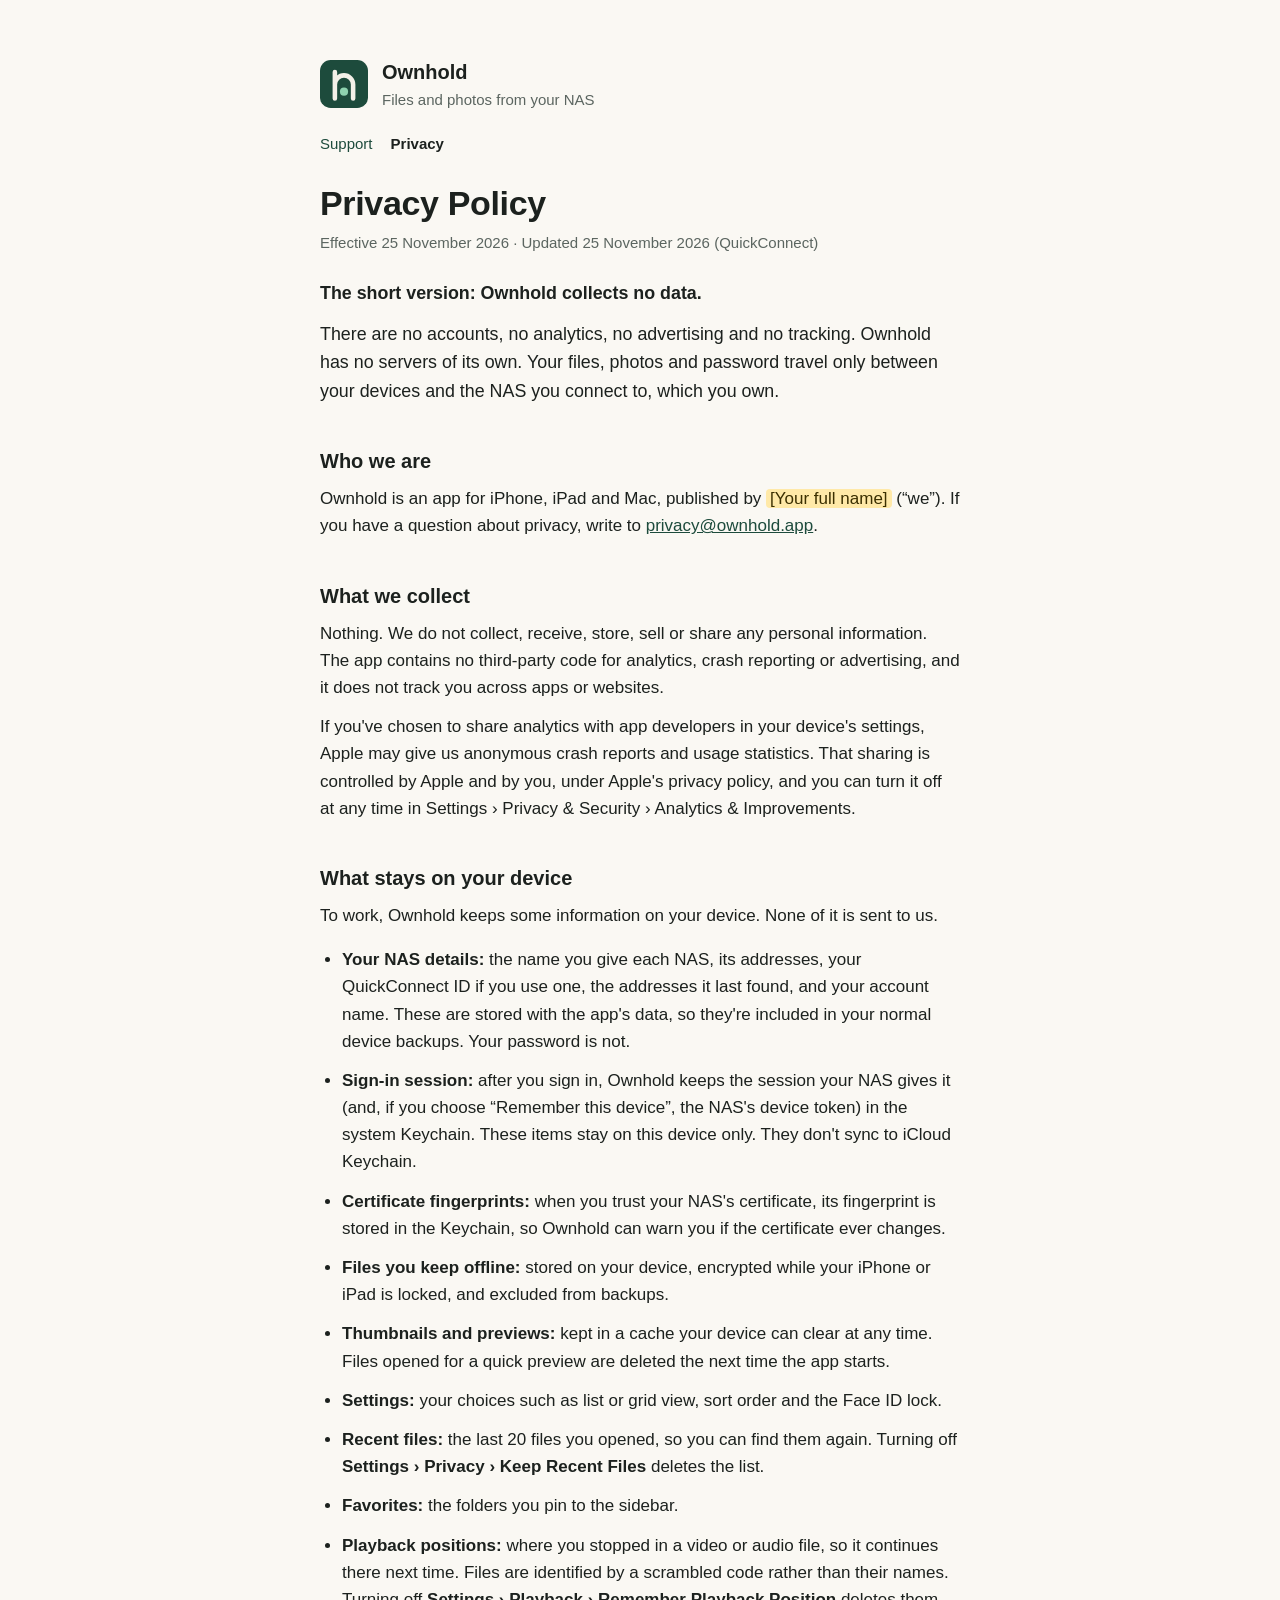
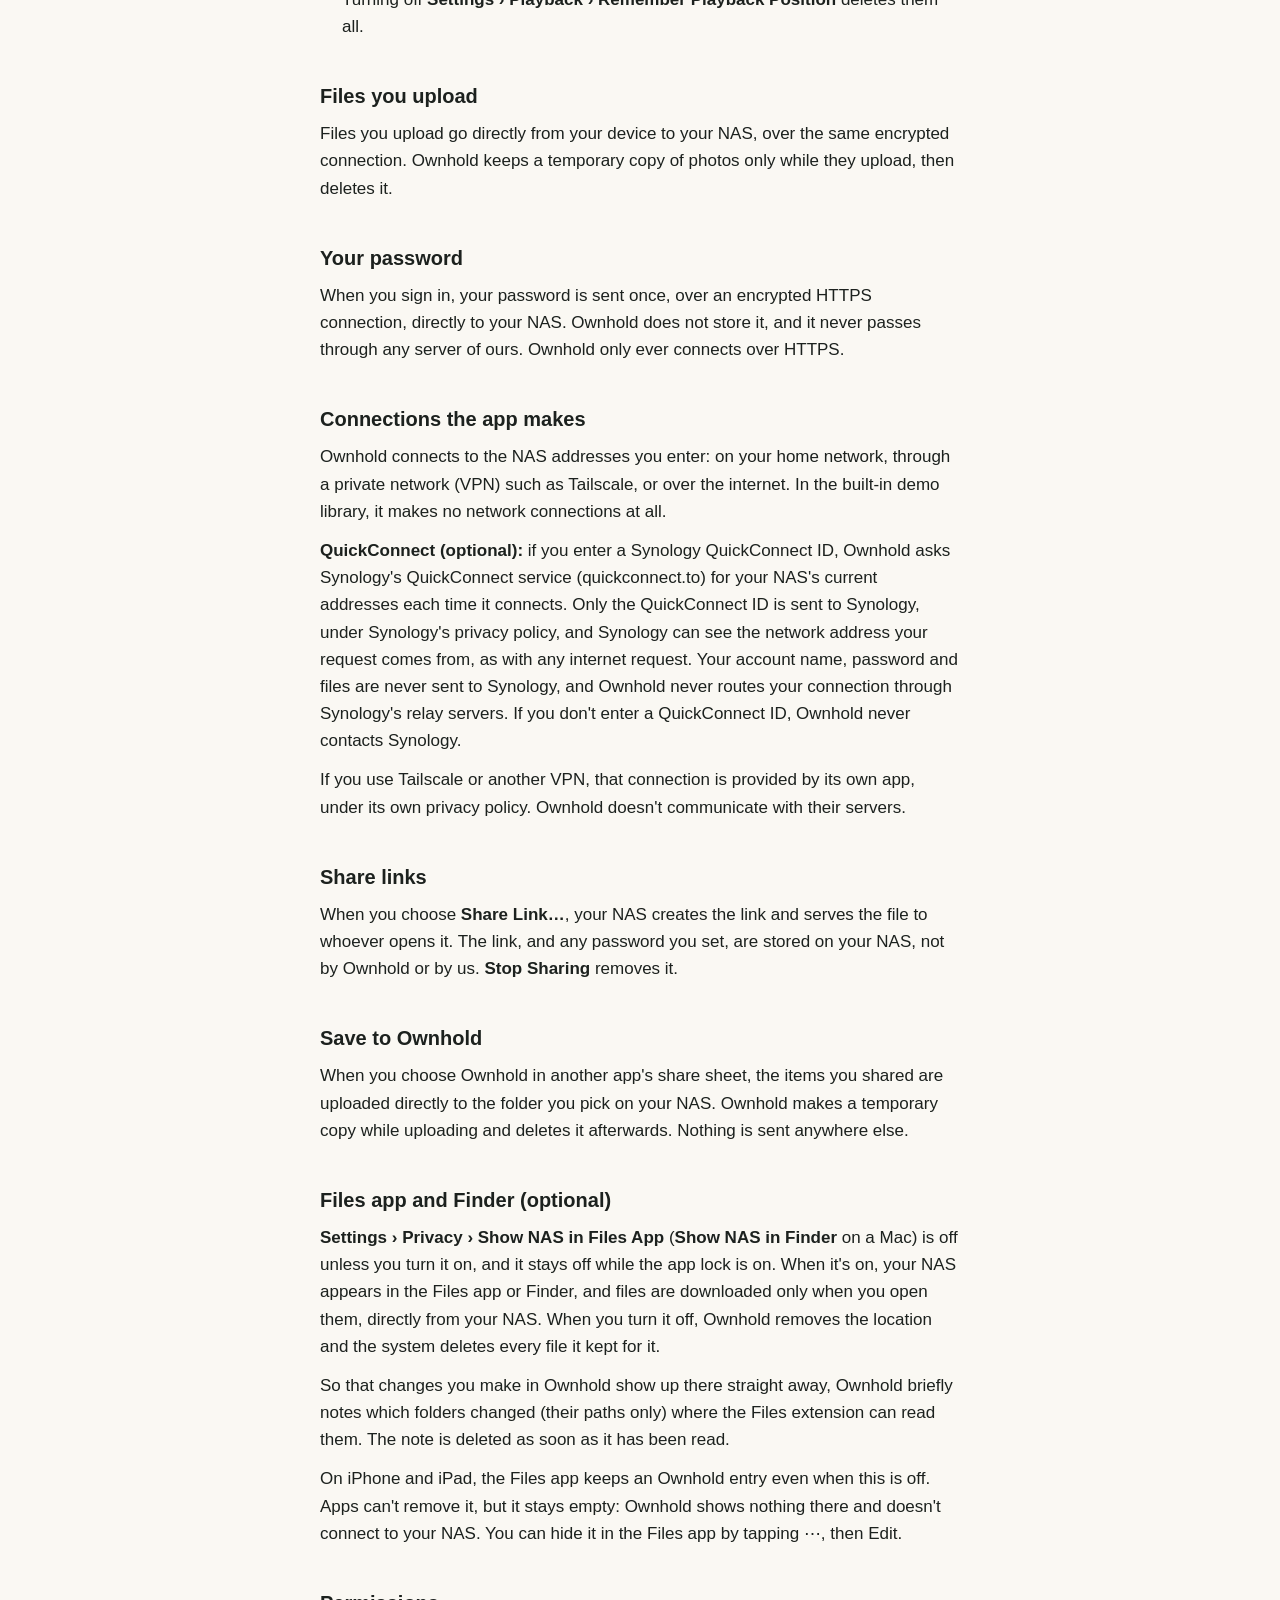
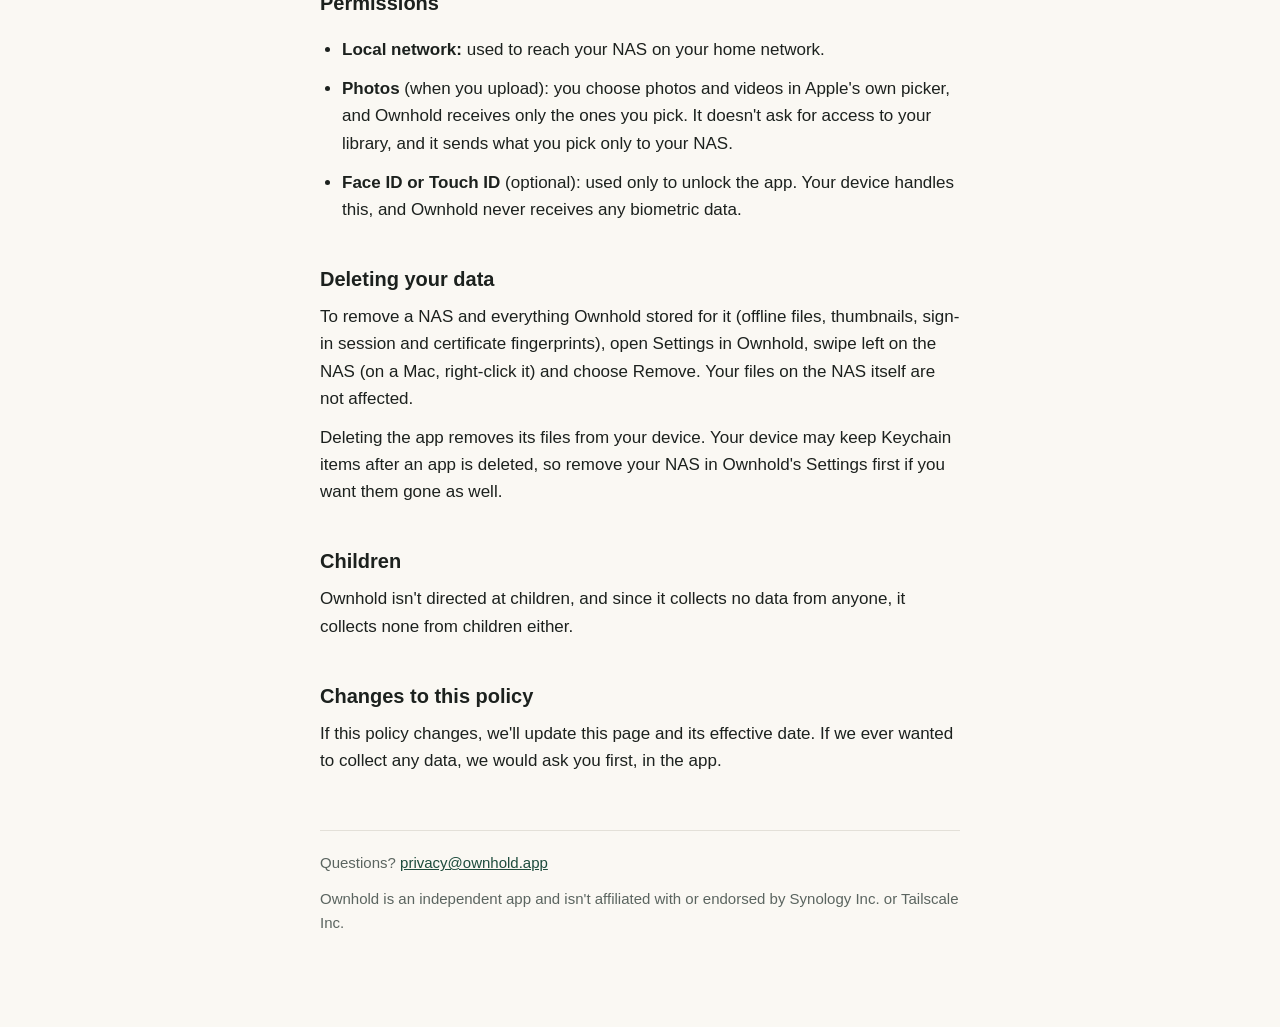
==== harbor/site/privacy.html @ e3c0594c "Show changes made in Ownhold in Finder and the Files app Finder and the Files app kept showing old c" ====
<!doctype html>
<html lang="en">
<head>
<meta charset="utf-8">
<meta name="viewport" content="width=device-width, initial-scale=1">
<title>Privacy Policy · Ownhold</title>
<meta name="description" content="Ownhold collects no data. Your files, passwords and photos go only between your devices and your own NAS.">
<link rel="stylesheet" href="style.css">
</head>
<body>
<main>
  <header>
    <svg viewBox="0 0 100 100" aria-hidden="true"><rect width="100" height="100" rx="22.4" fill="#1D4B3C"/><path d="M31 80 V25 M31 51 a19 19 0 0 1 38 0 V80" fill="none" stroke="#F3F0E8" stroke-width="9.5" stroke-linecap="round" stroke-linejoin="round"/><circle cx="50" cy="66" r="8.5" fill="#8FD3B0"/></svg>
    <div><div class="app">Ownhold</div><div class="muted">Files and photos from your NAS</div></div>
  </header>

  <nav><a href="support.html">Support</a><a href="privacy.html" aria-current="page">Privacy</a></nav>
  <h1>Privacy Policy</h1>
  <p class="muted">Effective 25 November 2026 · Updated 25 November 2026 (QuickConnect)</p>

  <div class="summary">
    <p><strong>The short version: Ownhold collects no data.</strong></p>
    <p>There are no accounts, no analytics, no advertising and no tracking. Ownhold has no servers of its own. Your files, photos and password travel only between your devices and the NAS you connect to, which you own.</p>
  </div>

  <h2>Who we are</h2>
  <p>Ownhold is an app for iPhone, iPad and Mac, published by <span class="placeholder">[Your full name]</span> (“we”). If you have a question about privacy, write to <a href="mailto:privacy@ownhold.app">privacy@ownhold.app</a>.</p>

  <h2>What we collect</h2>
  <p>Nothing. We do not collect, receive, store, sell or share any personal information. The app contains no third-party code for analytics, crash reporting or advertising, and it does not track you across apps or websites.</p>
  <p>If you've chosen to share analytics with app developers in your device's settings, Apple may give us anonymous crash reports and usage statistics. That sharing is controlled by Apple and by you, under Apple's privacy policy, and you can turn it off at any time in Settings › Privacy & Security › Analytics & Improvements.</p>

  <h2>What stays on your device</h2>
  <p>To work, Ownhold keeps some information on your device. None of it is sent to us.</p>
  <ul>
    <li><strong>Your NAS details:</strong> the name you give each NAS, its addresses, your QuickConnect ID if you use one, the addresses it last found, and your account name. These are stored with the app's data, so they're included in your normal device backups. Your password is not.</li>
    <li><strong>Sign-in session:</strong> after you sign in, Ownhold keeps the session your NAS gives it (and, if you choose “Remember this device”, the NAS's device token) in the system Keychain. These items stay on this device only. They don't sync to iCloud Keychain.</li>
    <li><strong>Certificate fingerprints:</strong> when you trust your NAS's certificate, its fingerprint is stored in the Keychain, so Ownhold can warn you if the certificate ever changes.</li>
    <li><strong>Files you keep offline:</strong> stored on your device, encrypted while your iPhone or iPad is locked, and excluded from backups.</li>
    <li><strong>Thumbnails and previews:</strong> kept in a cache your device can clear at any time. Files opened for a quick preview are deleted the next time the app starts.</li>
    <li><strong>Settings:</strong> your choices such as list or grid view, sort order and the Face ID lock.</li>
    <li><strong>Recent files:</strong> the last 20 files you opened, so you can find them again. Turning off <strong>Settings › Privacy › Keep Recent Files</strong> deletes the list.</li>
    <li><strong>Favorites:</strong> the folders you pin to the sidebar.</li>
    <li><strong>Playback positions:</strong> where you stopped in a video or audio file, so it continues there next time. Files are identified by a scrambled code rather than their names. Turning off <strong>Settings › Playback › Remember Playback Position</strong> deletes them all.</li>
  </ul>

  <h2>Files you upload</h2>
  <p>Files you upload go directly from your device to your NAS, over the same encrypted connection. Ownhold keeps a temporary copy of photos only while they upload, then deletes it.</p>

  <h2>Your password</h2>
  <p>When you sign in, your password is sent once, over an encrypted HTTPS connection, directly to your NAS. Ownhold does not store it, and it never passes through any server of ours. Ownhold only ever connects over HTTPS.</p>

  <h2>Connections the app makes</h2>
  <p>Ownhold connects to the NAS addresses you enter: on your home network, through a private network (VPN) such as Tailscale, or over the internet. In the built-in demo library, it makes no network connections at all.</p>
  <p><strong>QuickConnect (optional):</strong> if you enter a Synology QuickConnect ID, Ownhold asks Synology's QuickConnect service (quickconnect.to) for your NAS's current addresses each time it connects. Only the QuickConnect ID is sent to Synology, under Synology's privacy policy, and Synology can see the network address your request comes from, as with any internet request. Your account name, password and files are never sent to Synology, and Ownhold never routes your connection through Synology's relay servers. If you don't enter a QuickConnect ID, Ownhold never contacts Synology.</p>
  <p>If you use Tailscale or another VPN, that connection is provided by its own app, under its own privacy policy. Ownhold doesn't communicate with their servers.</p>

  <h2>Share links</h2>
  <p>When you choose <strong>Share Link…</strong>, your NAS creates the link and serves the file to whoever opens it. The link, and any password you set, are stored on your NAS, not by Ownhold or by us. <strong>Stop Sharing</strong> removes it.</p>

  <h2>Save to Ownhold</h2>
  <p>When you choose Ownhold in another app's share sheet, the items you shared are uploaded directly to the folder you pick on your NAS. Ownhold makes a temporary copy while uploading and deletes it afterwards. Nothing is sent anywhere else.</p>

  <h2>Files app and Finder (optional)</h2>
  <p><strong>Settings › Privacy › Show NAS in Files App</strong> (<strong>Show NAS in Finder</strong> on a Mac) is off unless you turn it on, and it stays off while the app lock is on. When it's on, your NAS appears in the Files app or Finder, and files are downloaded only when you open them, directly from your NAS. When you turn it off, Ownhold removes the location and the system deletes every file it kept for it.</p>
  <p>So that changes you make in Ownhold show up there straight away, Ownhold briefly notes which folders changed (their paths only) where the Files extension can read them. The note is deleted as soon as it has been read.</p>
  <p>On iPhone and iPad, the Files app keeps an Ownhold entry even when this is off. Apps can't remove it, but it stays empty: Ownhold shows nothing there and doesn't connect to your NAS. You can hide it in the Files app by tapping ⋯, then Edit.</p>

  <h2>Permissions</h2>
  <ul>
    <li><strong>Local network:</strong> used to reach your NAS on your home network.</li>
    <li><strong>Photos</strong> (when you upload): you choose photos and videos in Apple's own picker, and Ownhold receives only the ones you pick. It doesn't ask for access to your library, and it sends what you pick only to your NAS.</li>
    <li><strong>Face ID or Touch ID</strong> (optional): used only to unlock the app. Your device handles this, and Ownhold never receives any biometric data.</li>
  </ul>

  <h2>Deleting your data</h2>
  <p>To remove a NAS and everything Ownhold stored for it (offline files, thumbnails, sign-in session and certificate fingerprints), open Settings in Ownhold, swipe left on the NAS (on a Mac, right-click it) and choose Remove. Your files on the NAS itself are not affected.</p>
  <p>Deleting the app removes its files from your device. Your device may keep Keychain items after an app is deleted, so remove your NAS in Ownhold's Settings first if you want them gone as well.</p>

  <h2>Children</h2>
  <p>Ownhold isn't directed at children, and since it collects no data from anyone, it collects none from children either.</p>

  <h2>Changes to this policy</h2>
  <p>If this policy changes, we'll update this page and its effective date. If we ever wanted to collect any data, we would ask you first, in the app.</p>

  <footer class="muted">
    <p>Questions? <a href="mailto:privacy@ownhold.app">privacy@ownhold.app</a></p>
    <p>Ownhold is an independent app and isn't affiliated with or endorsed by Synology Inc. or Tailscale Inc.</p>
  </footer>
</main>
</body>
</html>
---- harbor/site/style.css ----
/* Shared styles for ownhold.app pages. */
:root {
  --bg: #FAF8F3; --text: #1C211E; --muted: #5B6560; --line: #E3E0D8;
  --accent: #1D4B3C;
}
@media (prefers-color-scheme: dark) {
  :root { --bg: #0F1A16; --text: #E8EEEA; --muted: #9AA8A1; --line: #24322C;
          --accent: #6FBF9A; }
}
* { box-sizing: border-box; }
body {
  margin: 0; background: var(--bg); color: var(--text);
  font: 17px/1.6 -apple-system, BlinkMacSystemFont, "SF Pro Text", "Helvetica Neue", Arial, sans-serif;
  -webkit-font-smoothing: antialiased;
}
main { max-width: 680px; margin: 0 auto; padding: 56px 20px 80px; }
header { display: flex; align-items: center; gap: 14px; margin-bottom: 32px; }
header svg { width: 48px; height: 48px; flex: none; }
.app { font-weight: 600; font-size: 20px; }
.muted { color: var(--muted); font-size: 15px; }
h1 { font-size: 34px; line-height: 1.15; margin: 0 0 8px; letter-spacing: -0.01em; }
h2 { font-size: 20px; margin: 40px 0 8px; }
p, li { margin: 0 0 12px; }
ul { padding-left: 22px; }
.summary { margin: 24px 0 8px; font-size: 1.05em; }
.summary p:last-child { margin-bottom: 0; }
a { color: var(--accent); }
.placeholder { background: #FFE9A8; color: #3B2F00; padding: 0 4px; border-radius: 4px; }
footer { margin-top: 56px; padding-top: 20px; border-top: 1px solid var(--line); }

nav { display: flex; gap: 18px; margin: -12px 0 28px; font-size: 15px; }
nav a { text-decoration: none; }
nav a[aria-current] { color: var(--text); font-weight: 600; }
h3 { font-size: 17px; margin: 22px 0 4px; }
.msg { font-style: italic; color: var(--muted); }
details { border-top: 1px solid var(--line); padding: 12px 0; }
details:last-of-type { border-bottom: 1px solid var(--line); }
summary { cursor: pointer; font-weight: 600; }
details[open] summary { margin-bottom: 8px; }
details p:last-child, details ul:last-child { margin-bottom: 0; }
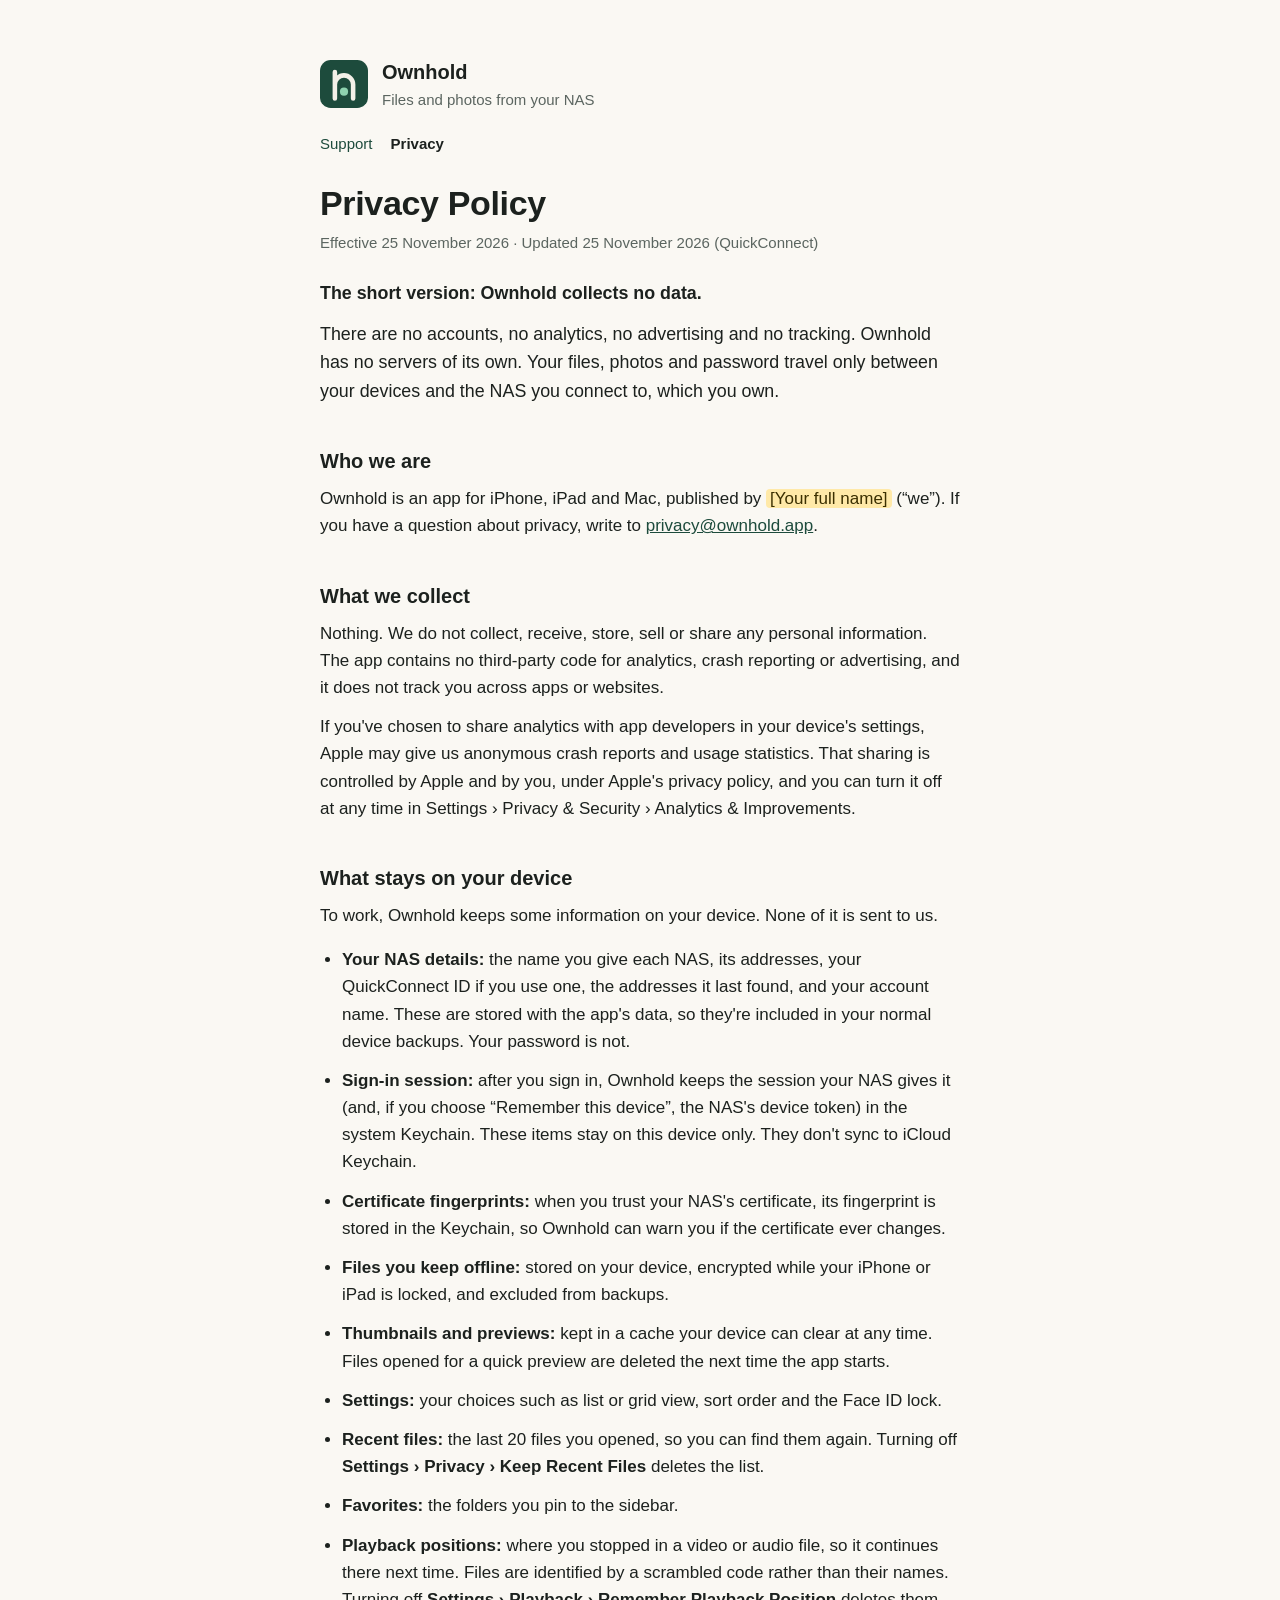
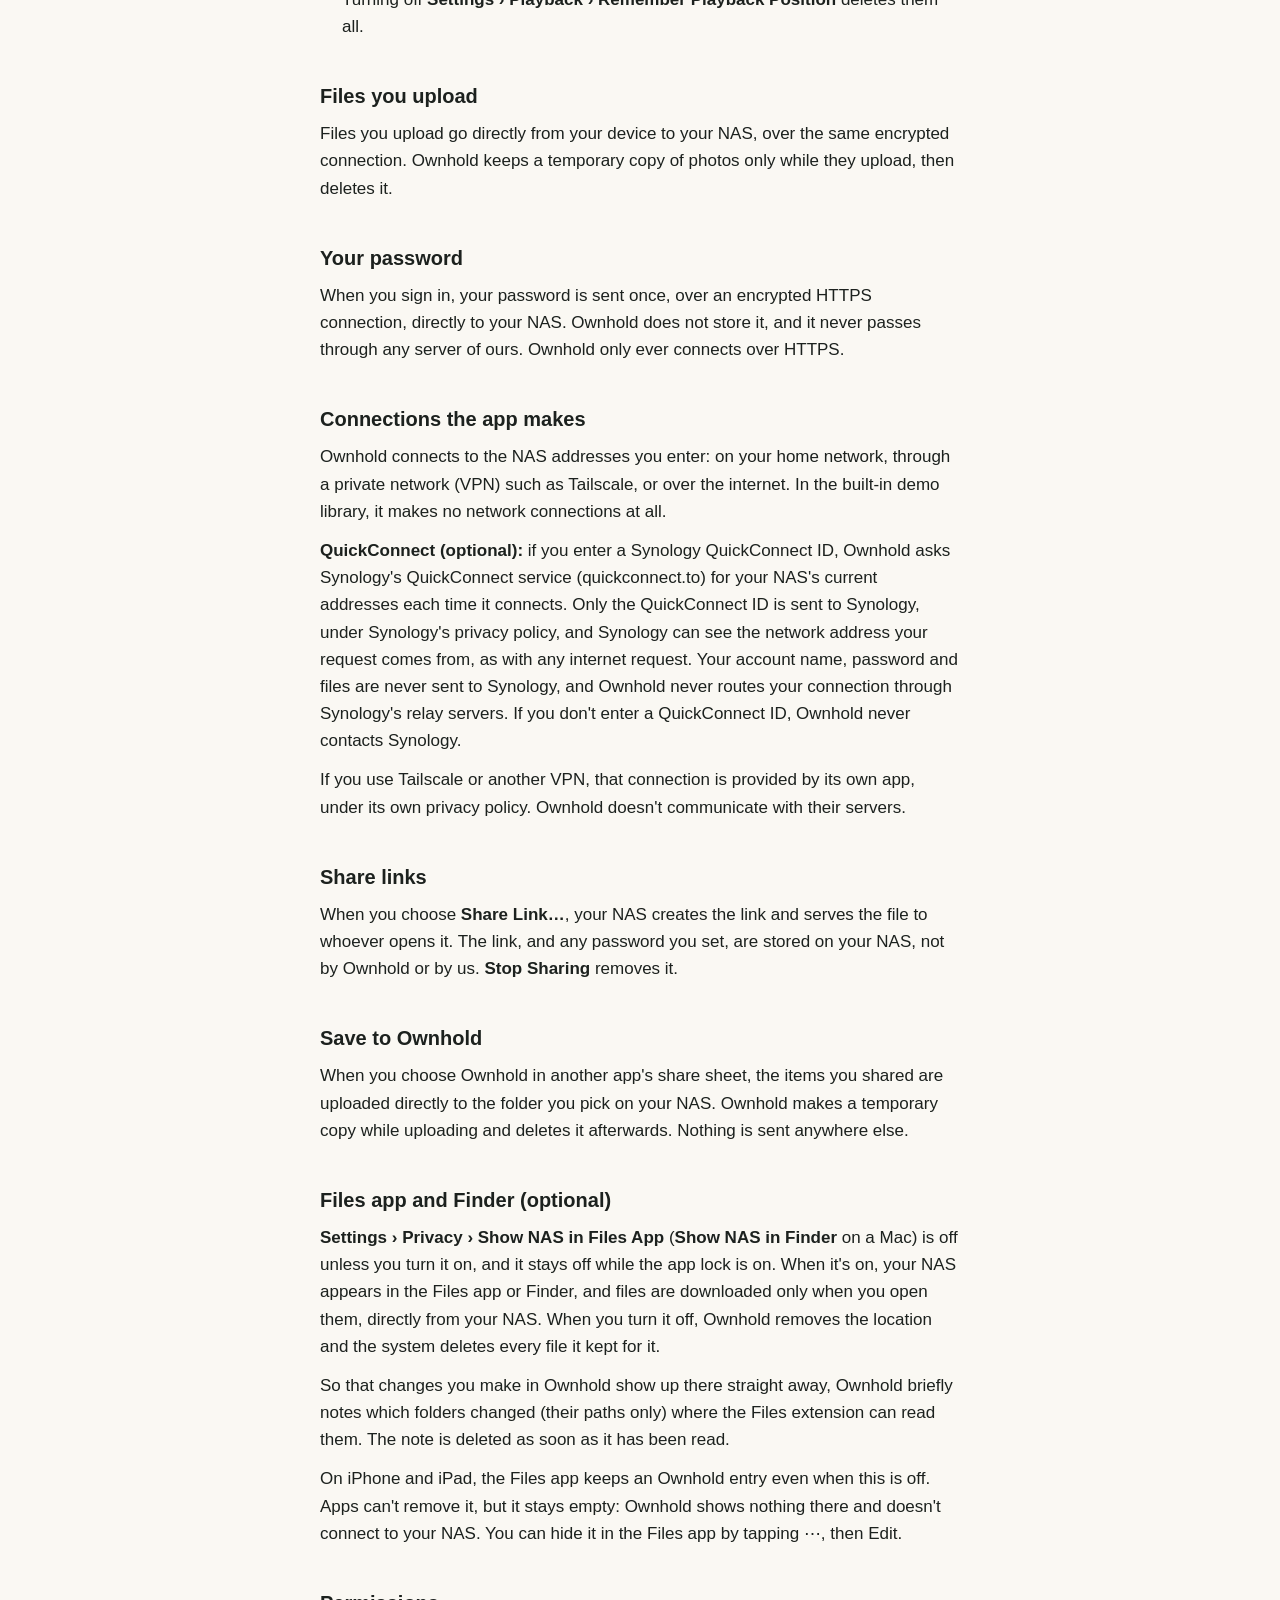
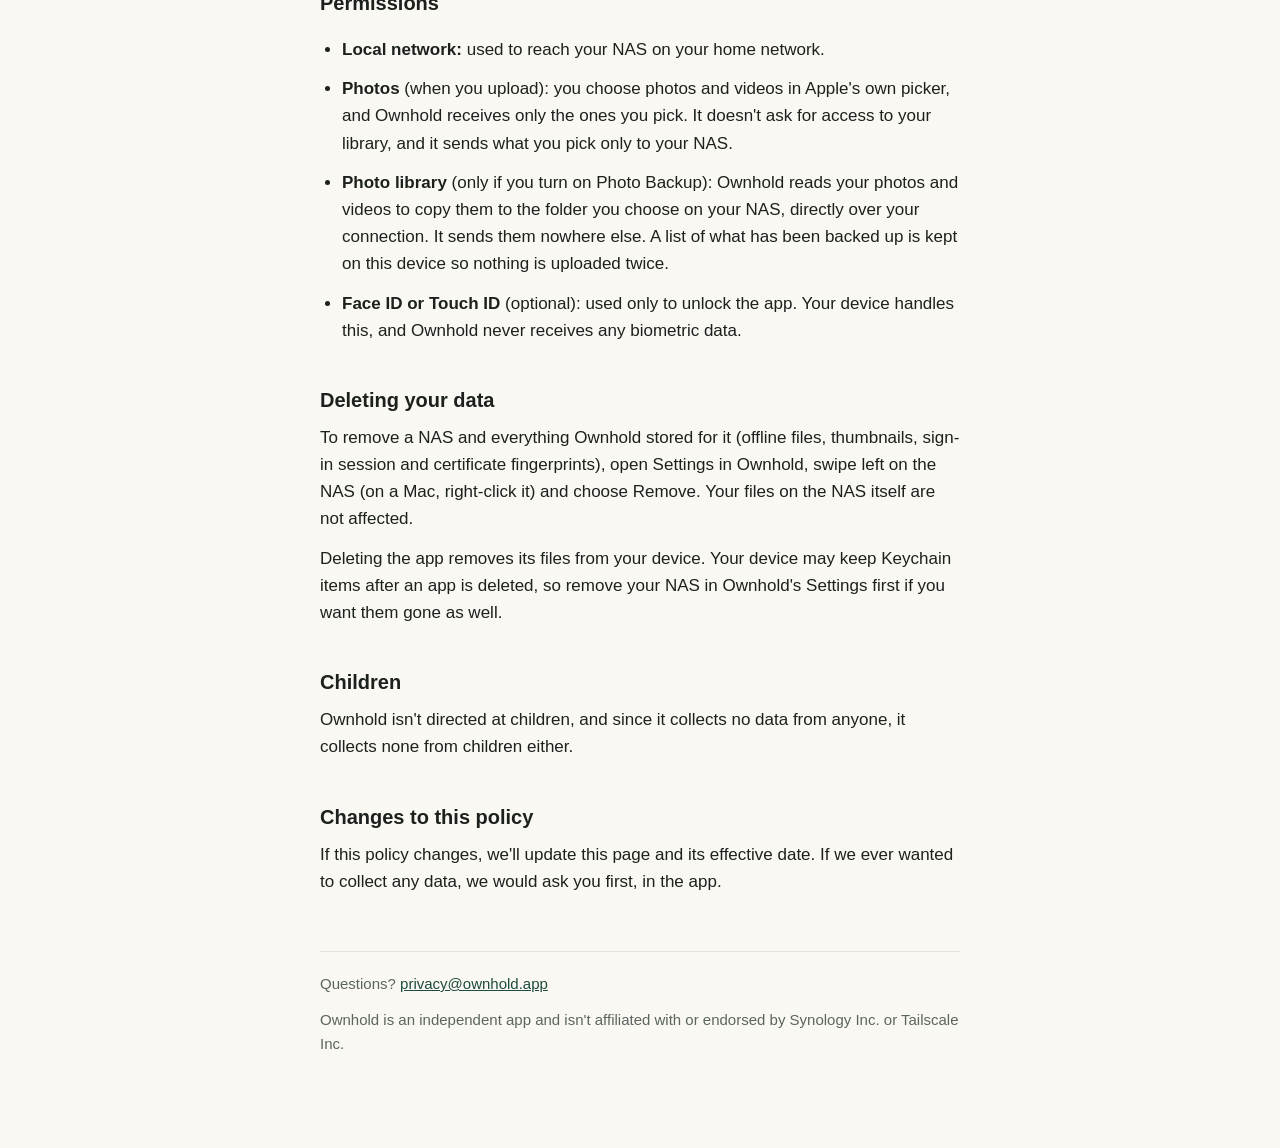
==== commit 8950ed6e: "Photo Backup for iPhone and iPad - Back Up Now copies the photo library to a folder you choose on th" ====
--- a/harbor/site/privacy.html
+++ b/harbor/site/privacy.html
@@ -70,6 +70,7 @@
   <ul>
     <li><strong>Local network:</strong> used to reach your NAS on your home network.</li>
     <li><strong>Photos</strong> (when you upload): you choose photos and videos in Apple's own picker, and Ownhold receives only the ones you pick. It doesn't ask for access to your library, and it sends what you pick only to your NAS.</li>
+    <li><strong>Photo library</strong> (only if you turn on Photo Backup): Ownhold reads your photos and videos to copy them to the folder you choose on your NAS, directly over your connection. It sends them nowhere else. A list of what has been backed up is kept on this device so nothing is uploaded twice.</li>
     <li><strong>Face ID or Touch ID</strong> (optional): used only to unlock the app. Your device handles this, and Ownhold never receives any biometric data.</li>
   </ul>
 
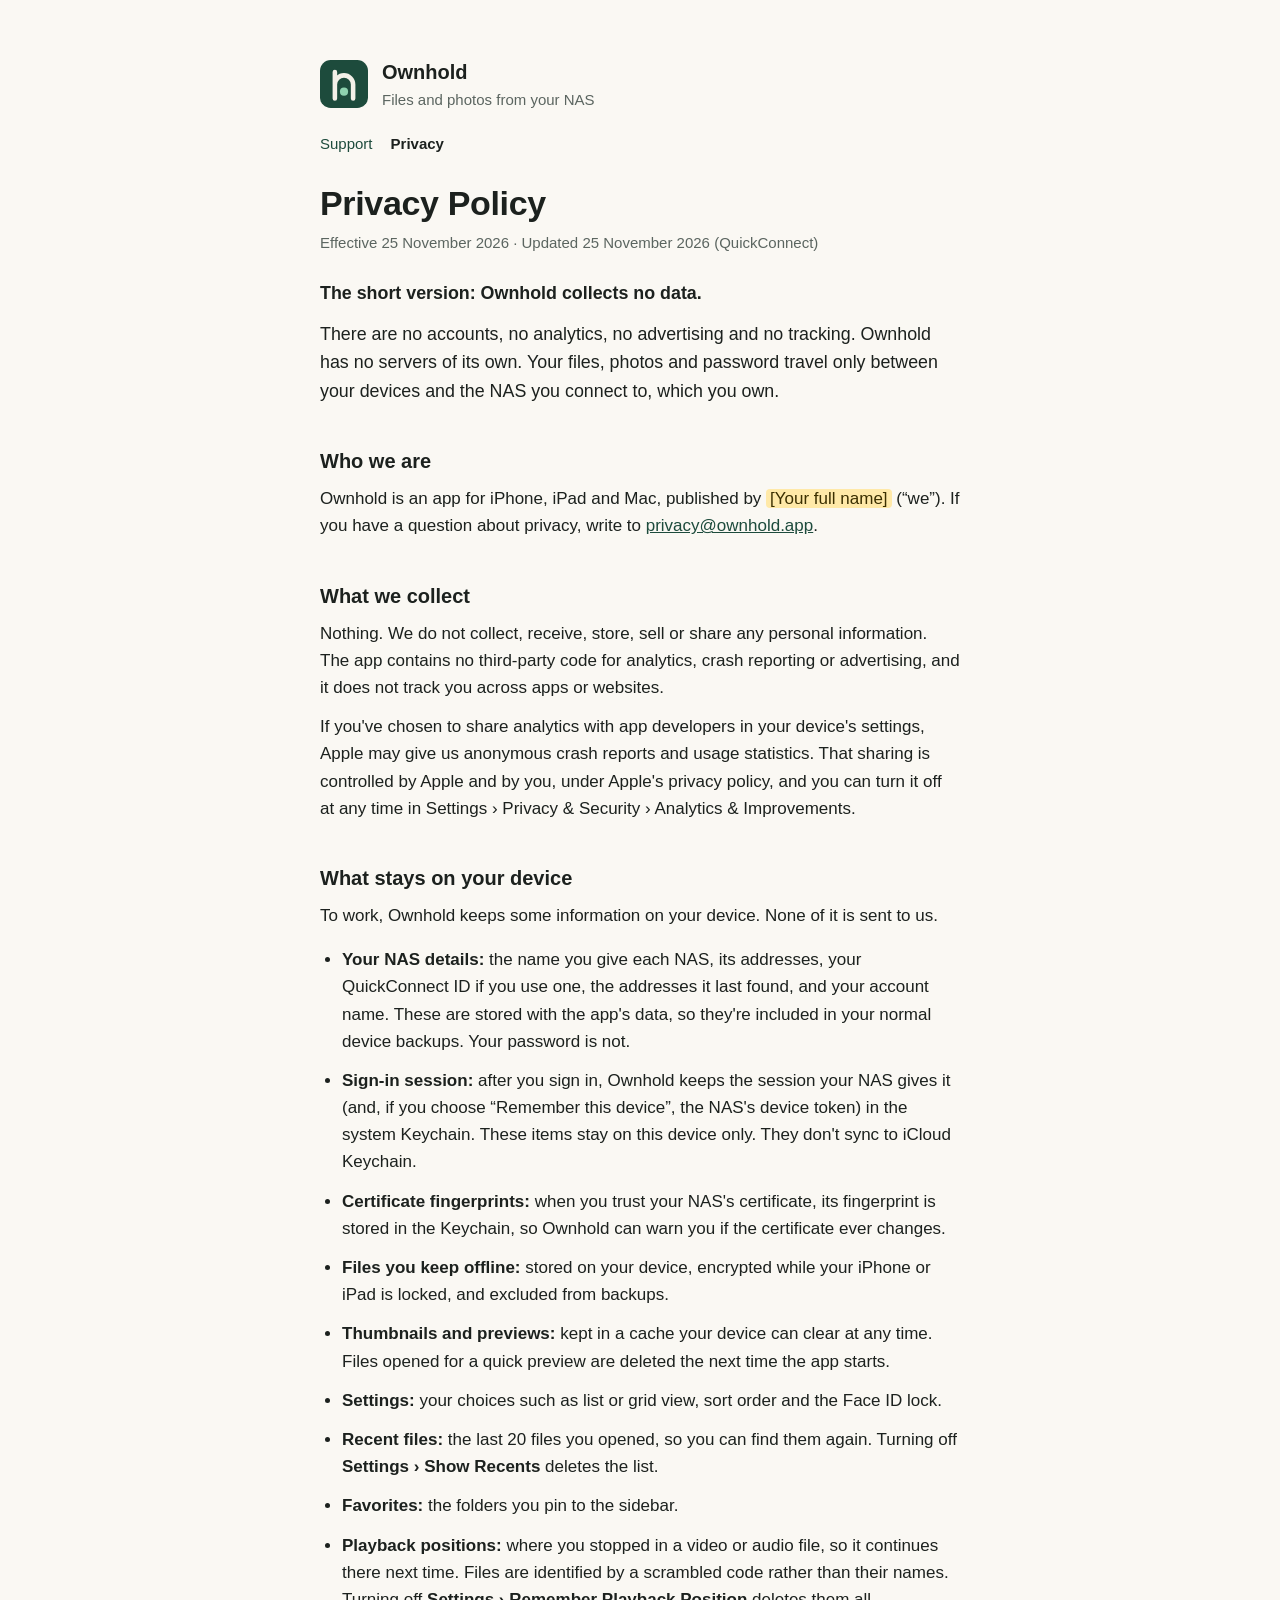
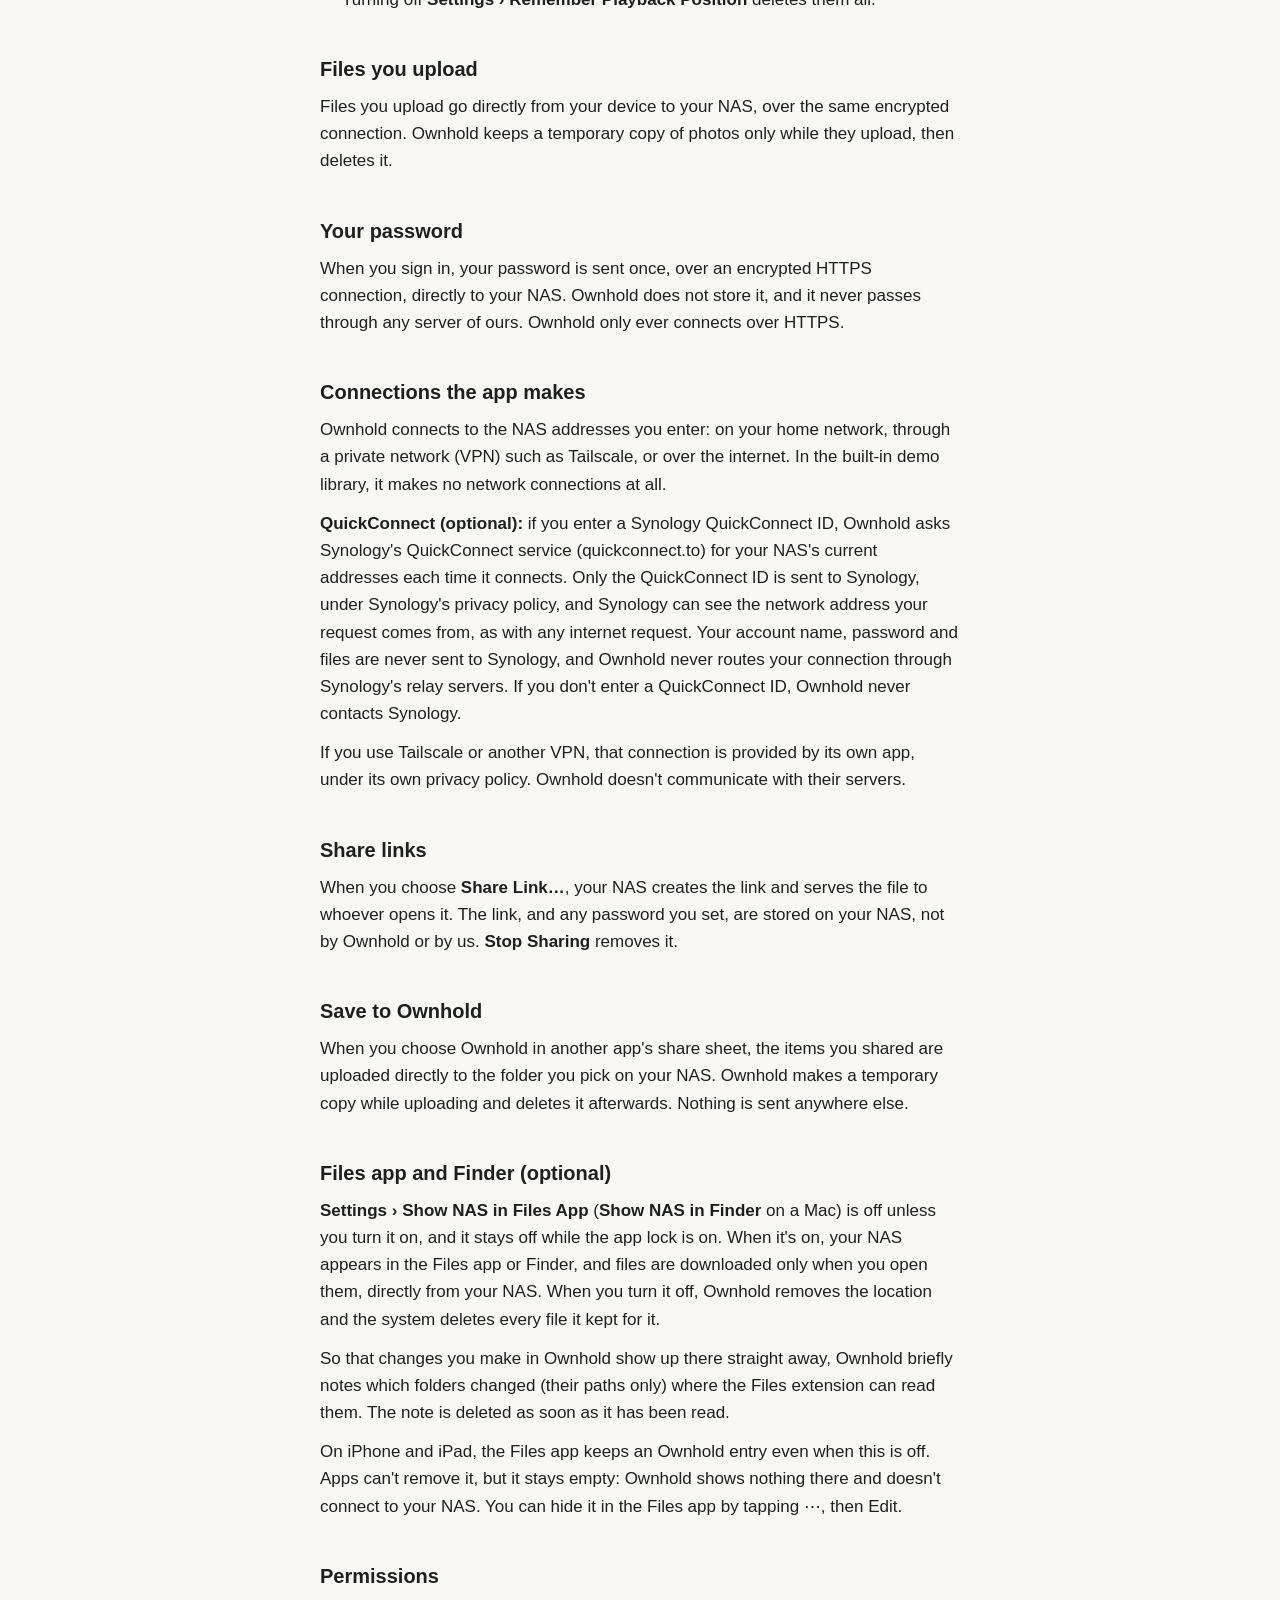
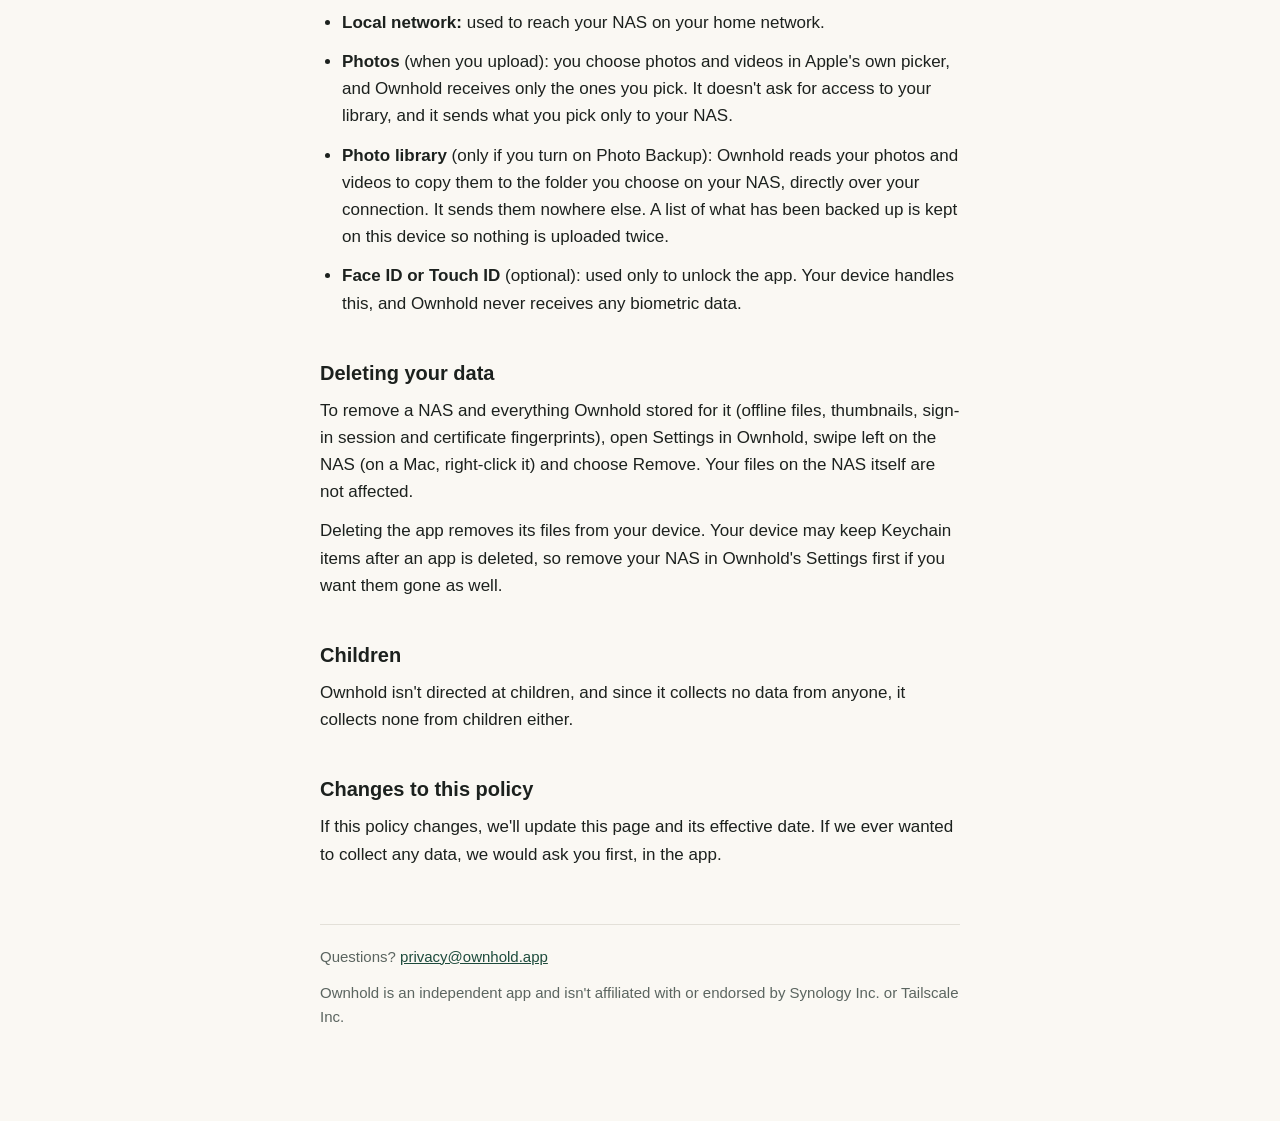
==== commit 0178d426: "Settings: clearer names and layout - Keep Recent Files is now Show Recents (it only hides and clears" ====
--- a/harbor/site/privacy.html
+++ b/harbor/site/privacy.html
@@ -39,9 +39,9 @@
     <li><strong>Files you keep offline:</strong> stored on your device, encrypted while your iPhone or iPad is locked, and excluded from backups.</li>
     <li><strong>Thumbnails and previews:</strong> kept in a cache your device can clear at any time. Files opened for a quick preview are deleted the next time the app starts.</li>
     <li><strong>Settings:</strong> your choices such as list or grid view, sort order and the Face ID lock.</li>
-    <li><strong>Recent files:</strong> the last 20 files you opened, so you can find them again. Turning off <strong>Settings › Privacy › Keep Recent Files</strong> deletes the list.</li>
+    <li><strong>Recent files:</strong> the last 20 files you opened, so you can find them again. Turning off <strong>Settings › Show Recents</strong> deletes the list.</li>
     <li><strong>Favorites:</strong> the folders you pin to the sidebar.</li>
-    <li><strong>Playback positions:</strong> where you stopped in a video or audio file, so it continues there next time. Files are identified by a scrambled code rather than their names. Turning off <strong>Settings › Playback › Remember Playback Position</strong> deletes them all.</li>
+    <li><strong>Playback positions:</strong> where you stopped in a video or audio file, so it continues there next time. Files are identified by a scrambled code rather than their names. Turning off <strong>Settings › Remember Playback Position</strong> deletes them all.</li>
   </ul>
 
   <h2>Files you upload</h2>
@@ -62,7 +62,7 @@
   <p>When you choose Ownhold in another app's share sheet, the items you shared are uploaded directly to the folder you pick on your NAS. Ownhold makes a temporary copy while uploading and deletes it afterwards. Nothing is sent anywhere else.</p>
 
   <h2>Files app and Finder (optional)</h2>
-  <p><strong>Settings › Privacy › Show NAS in Files App</strong> (<strong>Show NAS in Finder</strong> on a Mac) is off unless you turn it on, and it stays off while the app lock is on. When it's on, your NAS appears in the Files app or Finder, and files are downloaded only when you open them, directly from your NAS. When you turn it off, Ownhold removes the location and the system deletes every file it kept for it.</p>
+  <p><strong>Settings › Show NAS in Files App</strong> (<strong>Show NAS in Finder</strong> on a Mac) is off unless you turn it on, and it stays off while the app lock is on. When it's on, your NAS appears in the Files app or Finder, and files are downloaded only when you open them, directly from your NAS. When you turn it off, Ownhold removes the location and the system deletes every file it kept for it.</p>
   <p>So that changes you make in Ownhold show up there straight away, Ownhold briefly notes which folders changed (their paths only) where the Files extension can read them. The note is deleted as soon as it has been read.</p>
   <p>On iPhone and iPad, the Files app keeps an Ownhold entry even when this is off. Apps can't remove it, but it stays empty: Ownhold shows nothing there and doesn't connect to your NAS. You can hide it in the Files app by tapping ⋯, then Edit.</p>
 
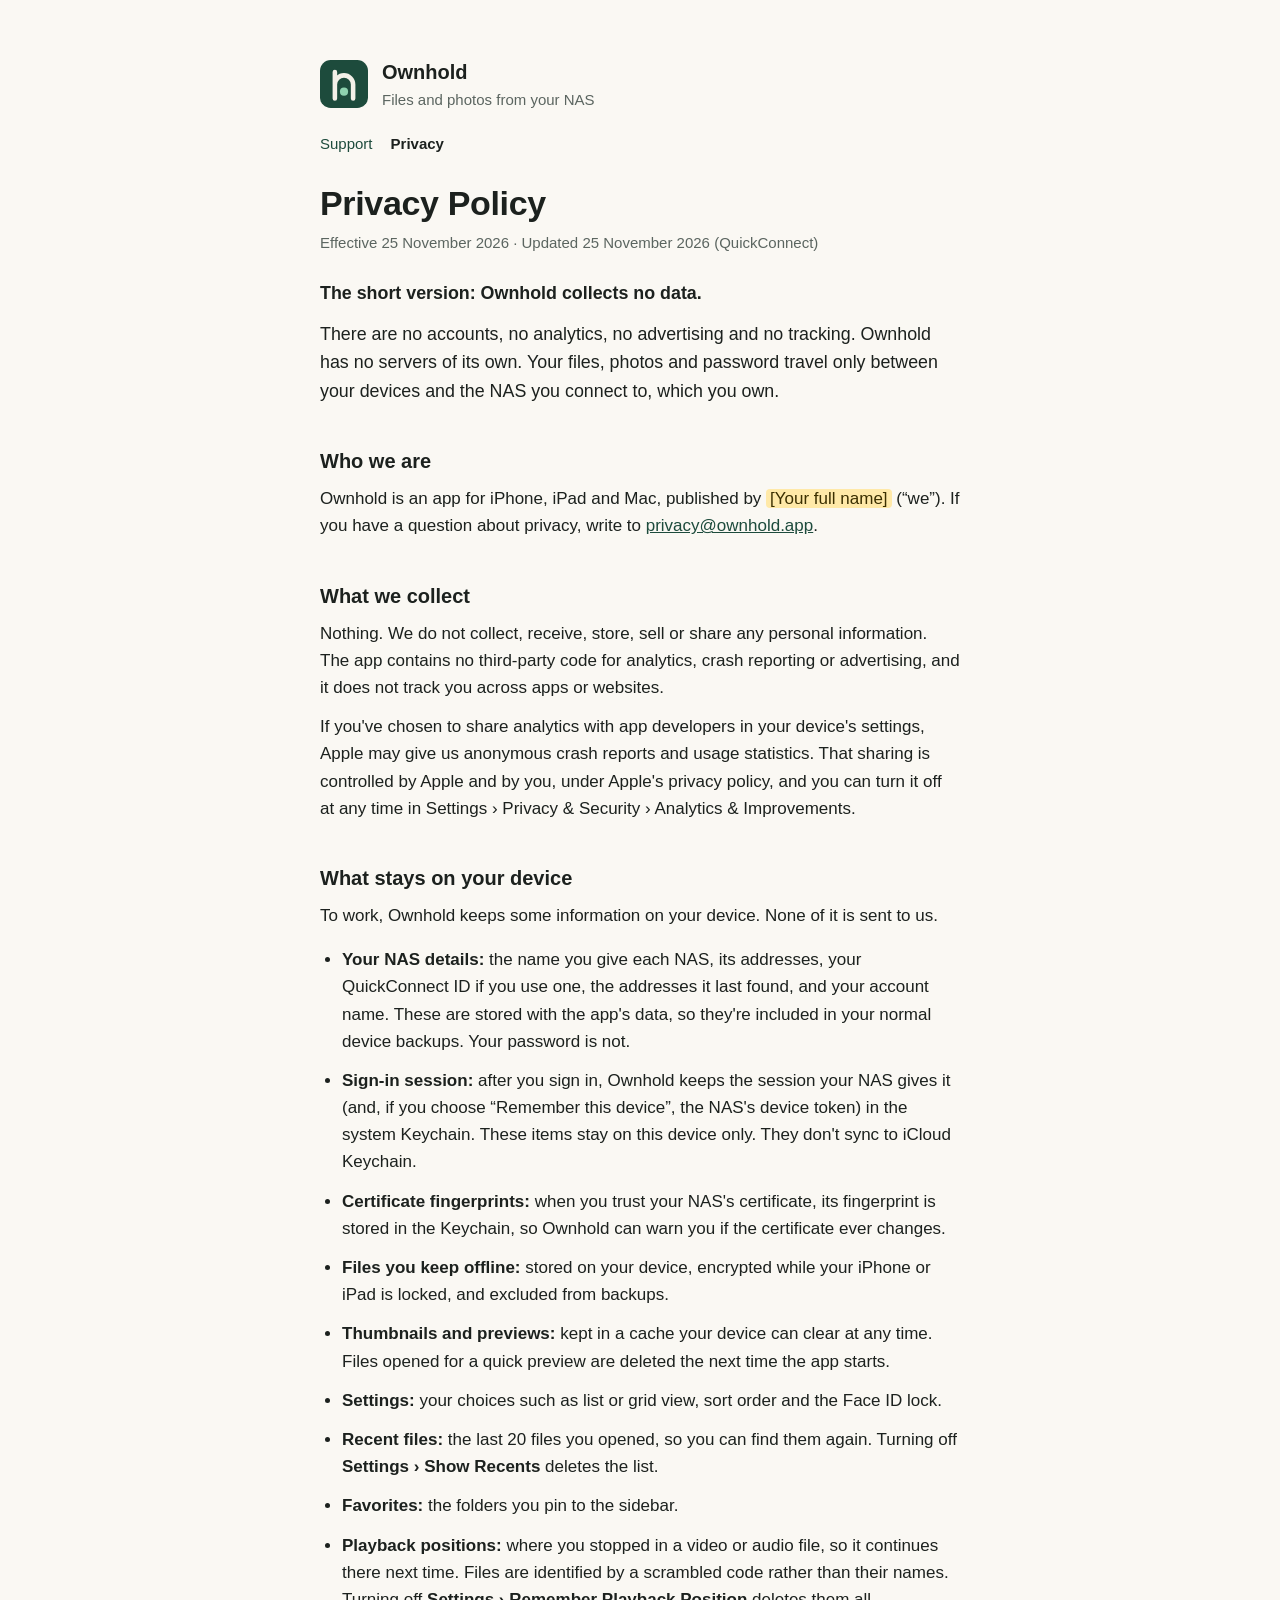
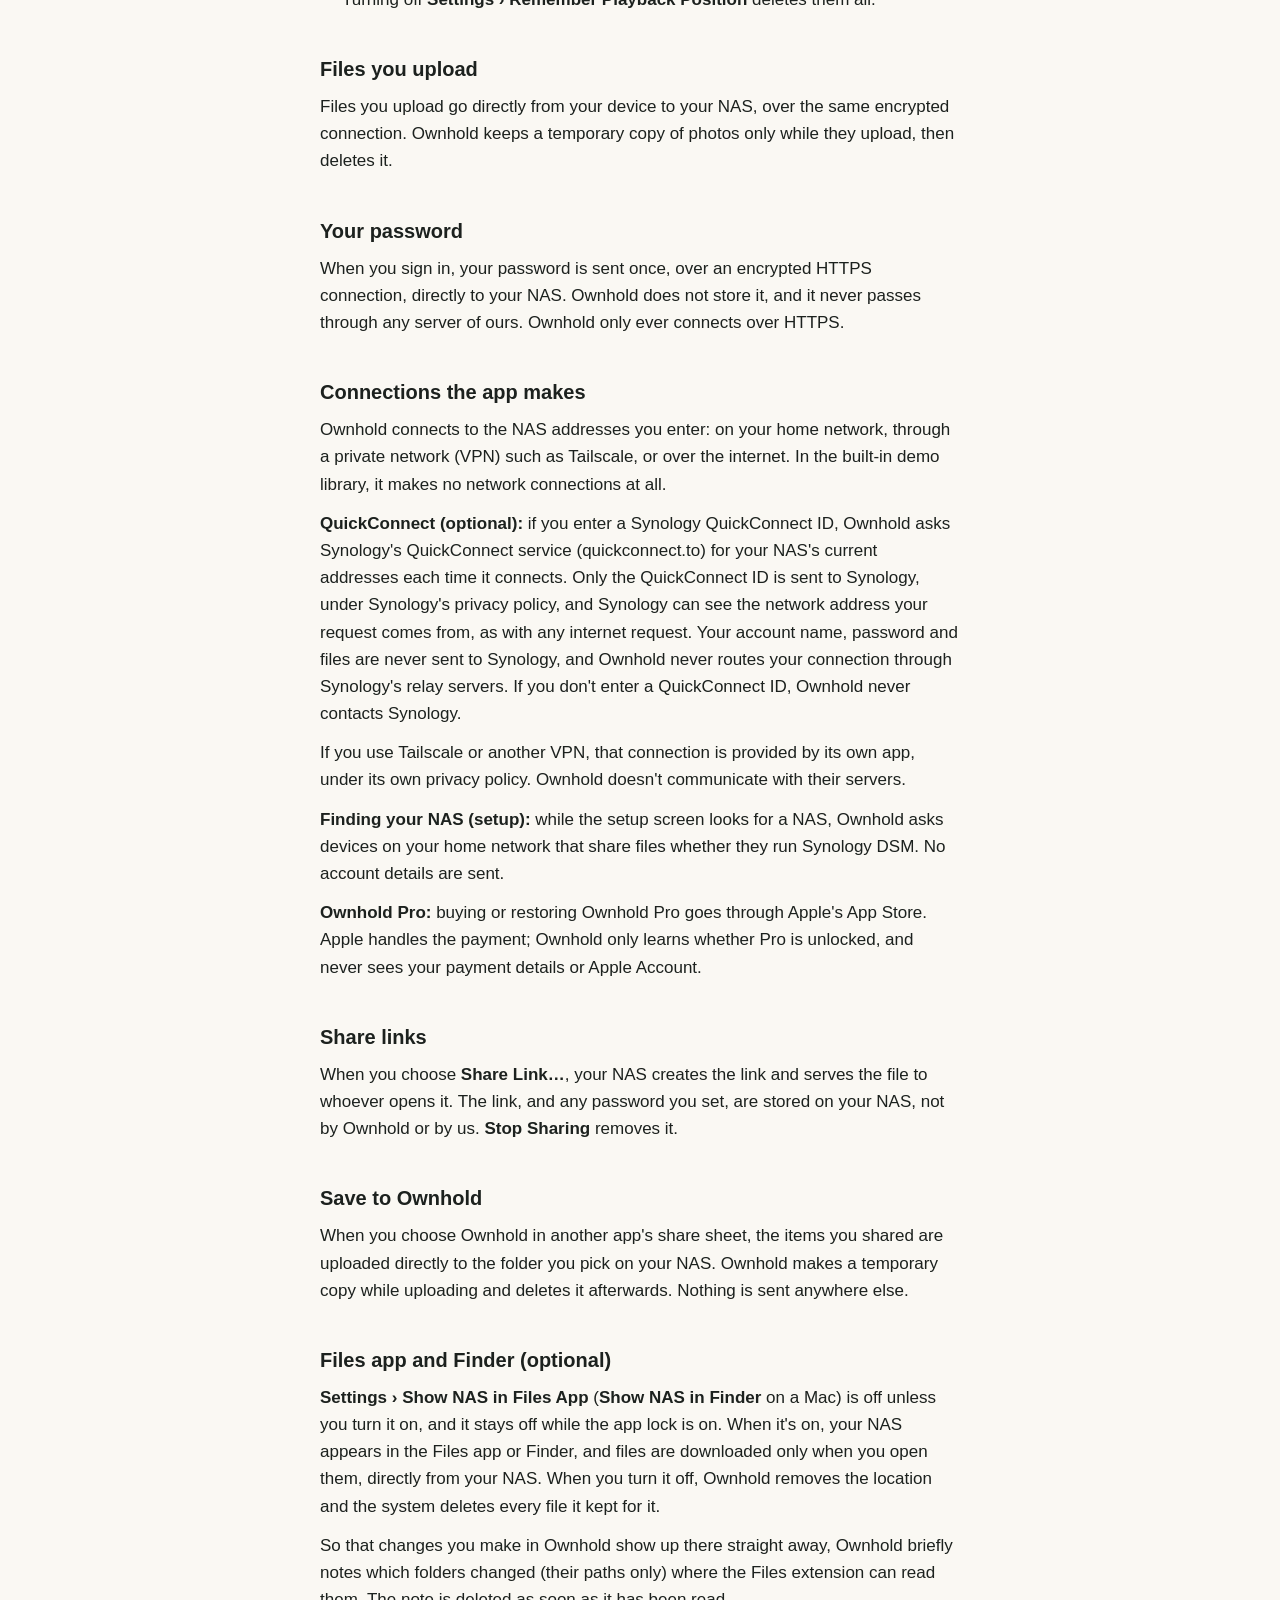
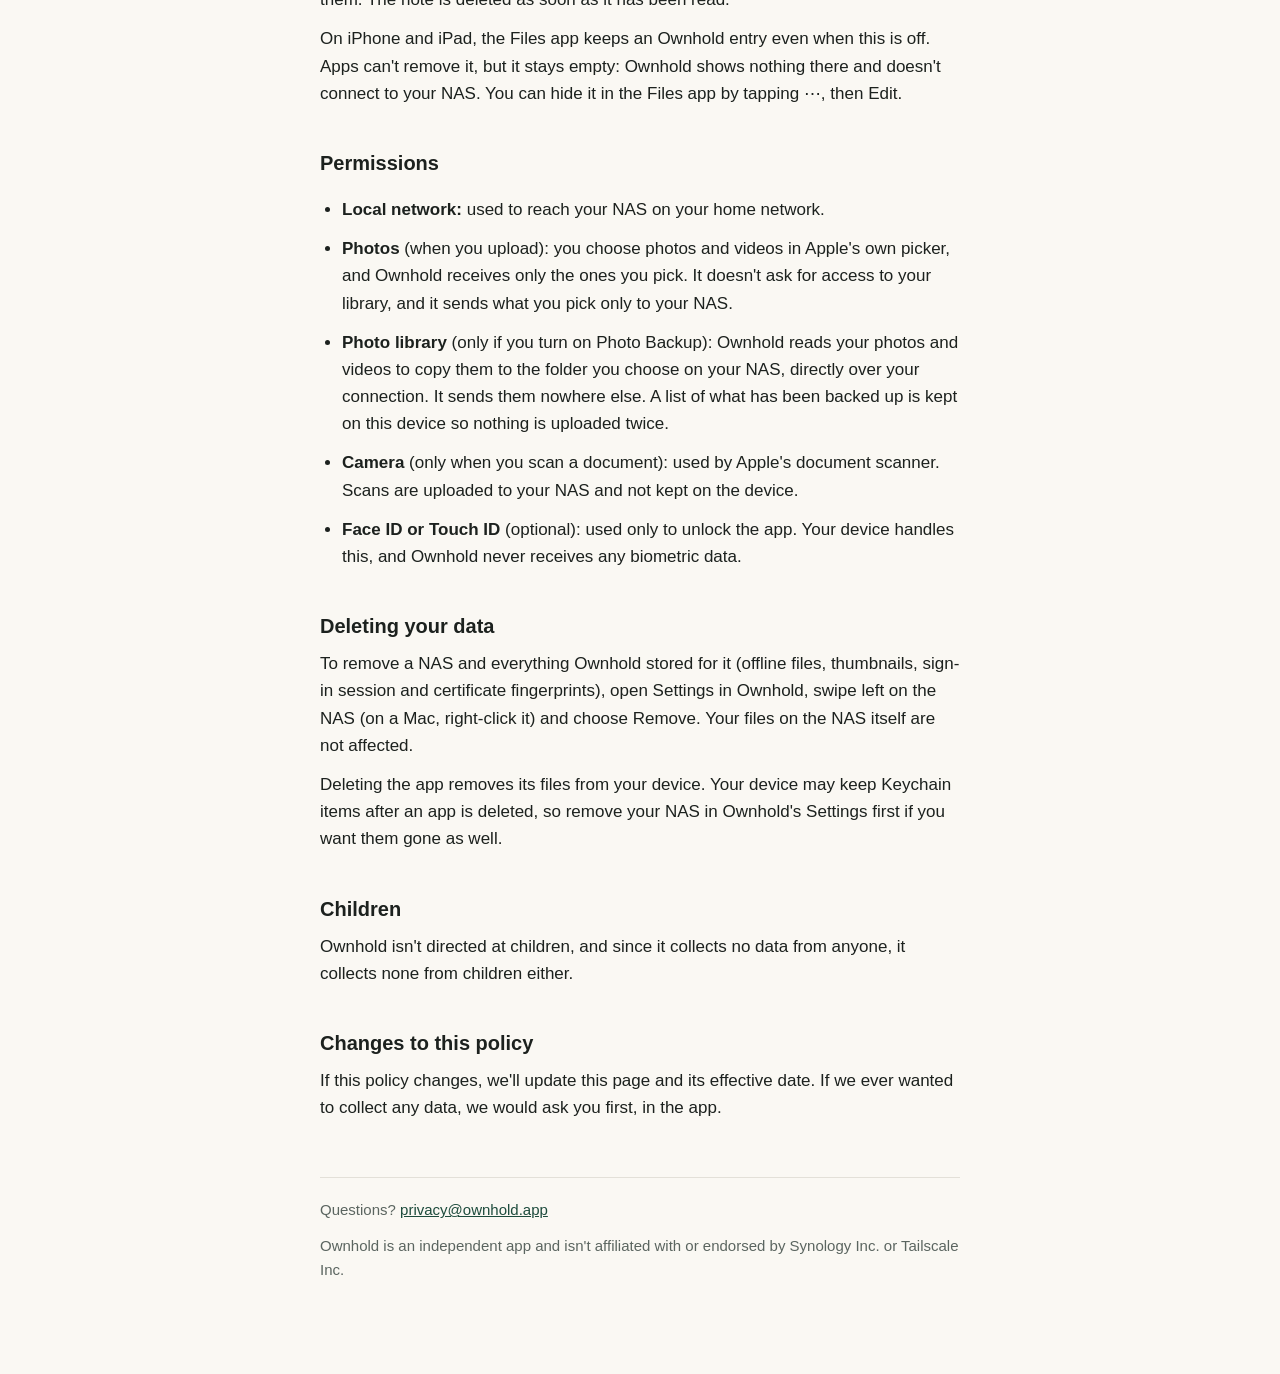
==== commit fe41de3f: "Ownhold Pro: one-time unlock with StoreKit 2 - ProStore: non-consumable app.ownhold.pro (universal p" ====
--- a/harbor/site/privacy.html
+++ b/harbor/site/privacy.html
@@ -54,6 +54,8 @@
   <p>Ownhold connects to the NAS addresses you enter: on your home network, through a private network (VPN) such as Tailscale, or over the internet. In the built-in demo library, it makes no network connections at all.</p>
   <p><strong>QuickConnect (optional):</strong> if you enter a Synology QuickConnect ID, Ownhold asks Synology's QuickConnect service (quickconnect.to) for your NAS's current addresses each time it connects. Only the QuickConnect ID is sent to Synology, under Synology's privacy policy, and Synology can see the network address your request comes from, as with any internet request. Your account name, password and files are never sent to Synology, and Ownhold never routes your connection through Synology's relay servers. If you don't enter a QuickConnect ID, Ownhold never contacts Synology.</p>
   <p>If you use Tailscale or another VPN, that connection is provided by its own app, under its own privacy policy. Ownhold doesn't communicate with their servers.</p>
+  <p><strong>Finding your NAS (setup):</strong> while the setup screen looks for a NAS, Ownhold asks devices on your home network that share files whether they run Synology DSM. No account details are sent.</p>
+  <p><strong>Ownhold Pro:</strong> buying or restoring Ownhold Pro goes through Apple's App Store. Apple handles the payment; Ownhold only learns whether Pro is unlocked, and never sees your payment details or Apple Account.</p>
 
   <h2>Share links</h2>
   <p>When you choose <strong>Share Link…</strong>, your NAS creates the link and serves the file to whoever opens it. The link, and any password you set, are stored on your NAS, not by Ownhold or by us. <strong>Stop Sharing</strong> removes it.</p>
@@ -71,6 +73,7 @@
     <li><strong>Local network:</strong> used to reach your NAS on your home network.</li>
     <li><strong>Photos</strong> (when you upload): you choose photos and videos in Apple's own picker, and Ownhold receives only the ones you pick. It doesn't ask for access to your library, and it sends what you pick only to your NAS.</li>
     <li><strong>Photo library</strong> (only if you turn on Photo Backup): Ownhold reads your photos and videos to copy them to the folder you choose on your NAS, directly over your connection. It sends them nowhere else. A list of what has been backed up is kept on this device so nothing is uploaded twice.</li>
+    <li><strong>Camera</strong> (only when you scan a document): used by Apple's document scanner. Scans are uploaded to your NAS and not kept on the device.</li>
     <li><strong>Face ID or Touch ID</strong> (optional): used only to unlock the app. Your device handles this, and Ownhold never receives any biometric data.</li>
   </ul>
 
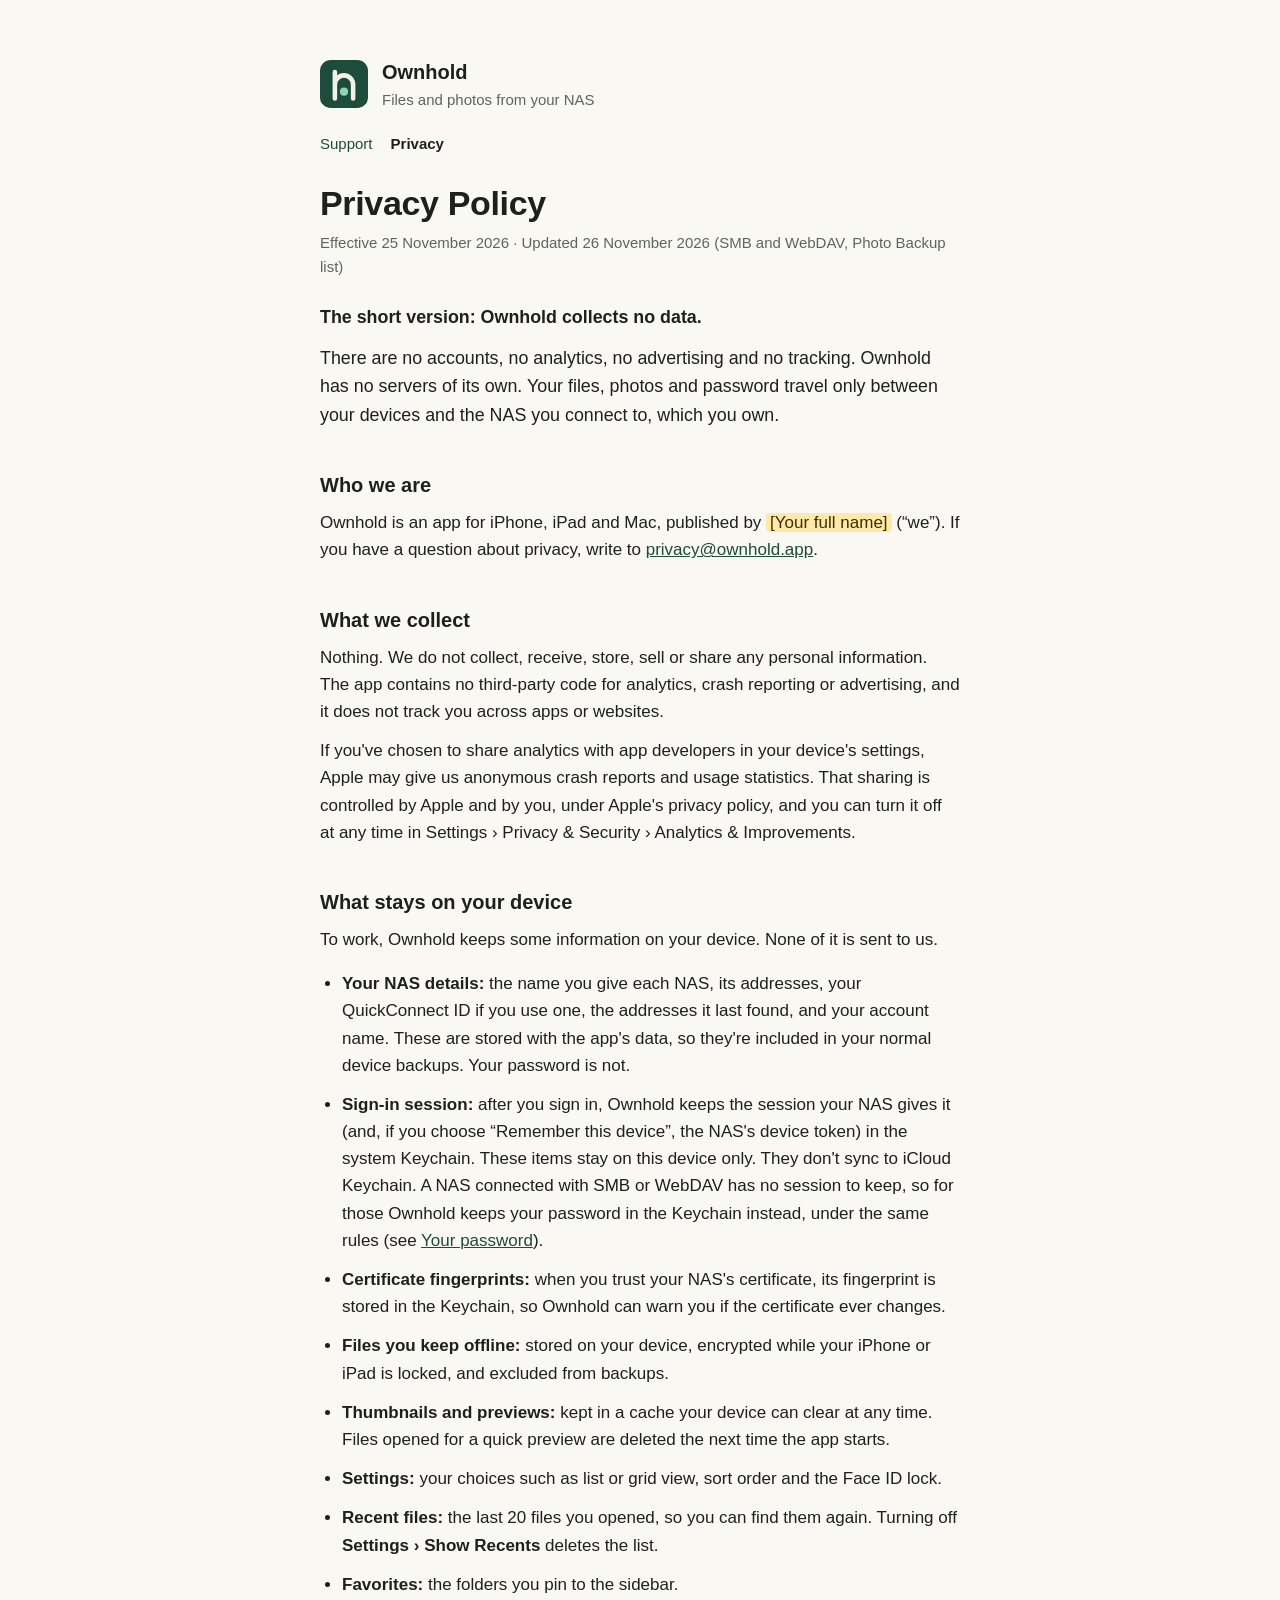
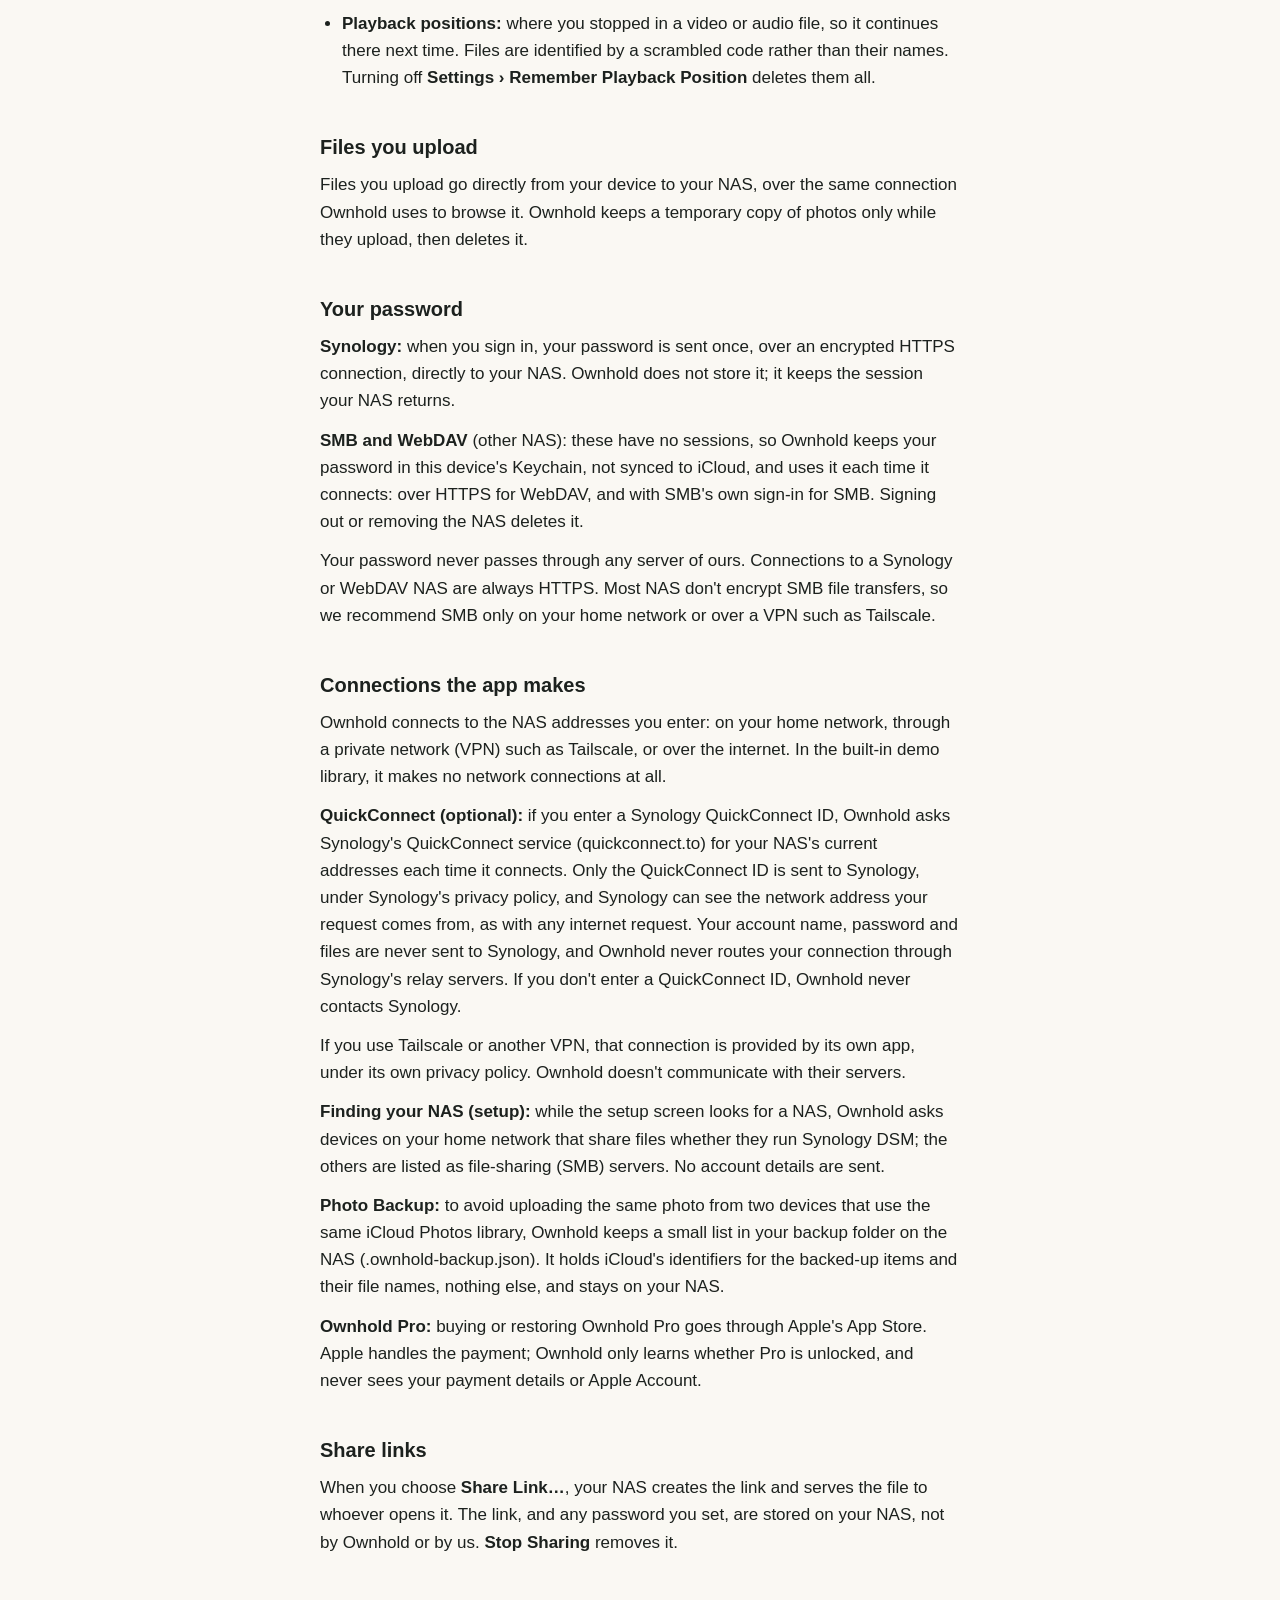
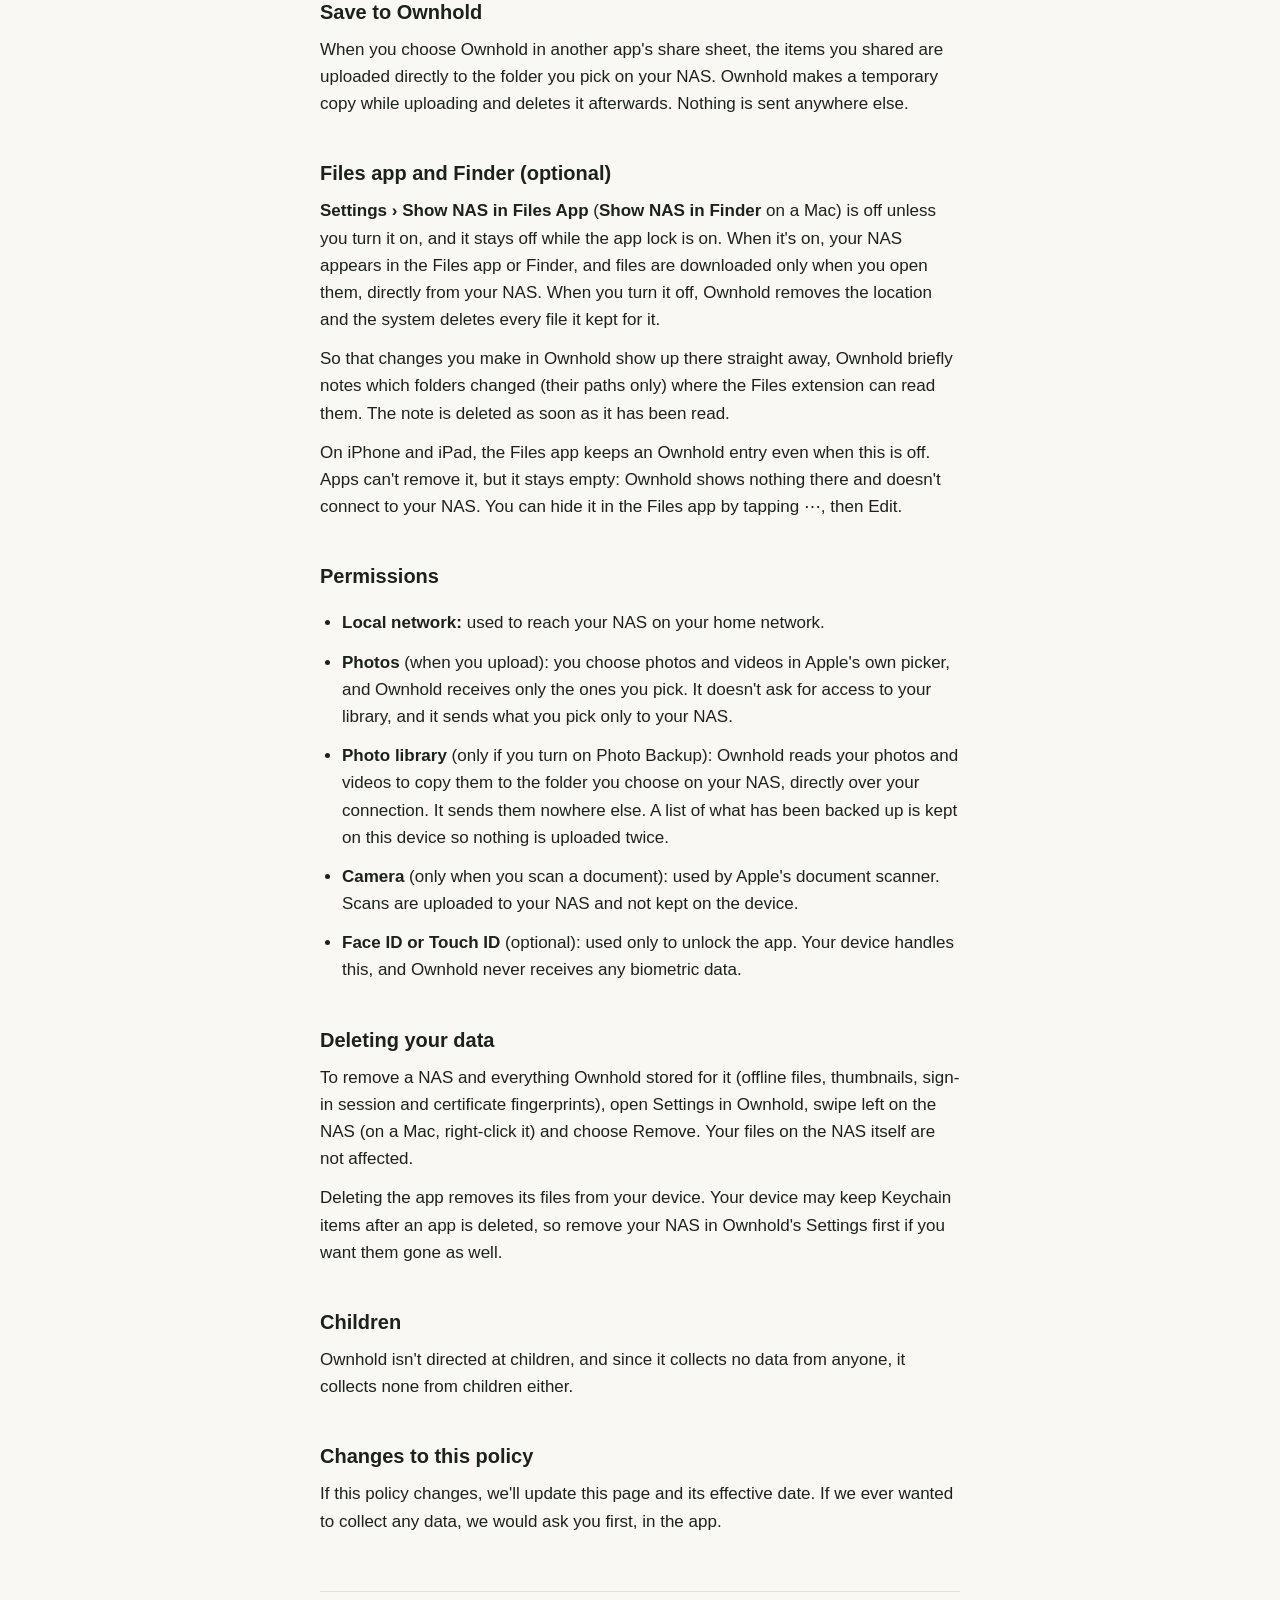
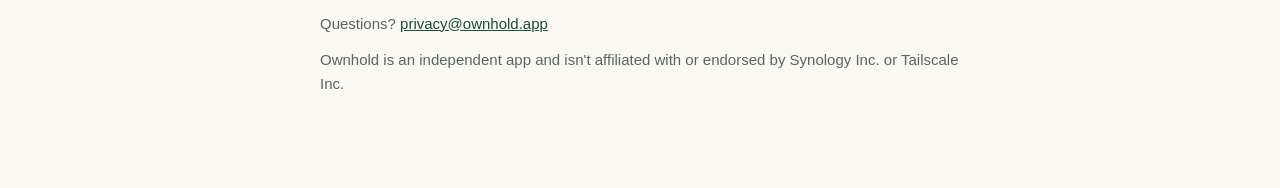
==== commit e411bf6f: "Privacy policy: SMB/WebDAV passwords in the Keychain, Photo Backup list Co-Authored-By: Claude Opus " ====
--- a/harbor/site/privacy.html
+++ b/harbor/site/privacy.html
@@ -16,7 +16,7 @@
 
   <nav><a href="support.html">Support</a><a href="privacy.html" aria-current="page">Privacy</a></nav>
   <h1>Privacy Policy</h1>
-  <p class="muted">Effective 25 November 2026 · Updated 25 November 2026 (QuickConnect)</p>
+  <p class="muted">Effective 25 November 2026 · Updated 26 November 2026 (SMB and WebDAV, Photo Backup list)</p>
 
   <div class="summary">
     <p><strong>The short version: Ownhold collects no data.</strong></p>
@@ -34,7 +34,7 @@
   <p>To work, Ownhold keeps some information on your device. None of it is sent to us.</p>
   <ul>
     <li><strong>Your NAS details:</strong> the name you give each NAS, its addresses, your QuickConnect ID if you use one, the addresses it last found, and your account name. These are stored with the app's data, so they're included in your normal device backups. Your password is not.</li>
-    <li><strong>Sign-in session:</strong> after you sign in, Ownhold keeps the session your NAS gives it (and, if you choose “Remember this device”, the NAS's device token) in the system Keychain. These items stay on this device only. They don't sync to iCloud Keychain.</li>
+    <li><strong>Sign-in session:</strong> after you sign in, Ownhold keeps the session your NAS gives it (and, if you choose “Remember this device”, the NAS's device token) in the system Keychain. These items stay on this device only. They don't sync to iCloud Keychain. A NAS connected with SMB or WebDAV has no session to keep, so for those Ownhold keeps your password in the Keychain instead, under the same rules (see <a href="#password">Your password</a>).</li>
     <li><strong>Certificate fingerprints:</strong> when you trust your NAS's certificate, its fingerprint is stored in the Keychain, so Ownhold can warn you if the certificate ever changes.</li>
     <li><strong>Files you keep offline:</strong> stored on your device, encrypted while your iPhone or iPad is locked, and excluded from backups.</li>
     <li><strong>Thumbnails and previews:</strong> kept in a cache your device can clear at any time. Files opened for a quick preview are deleted the next time the app starts.</li>
@@ -45,16 +45,19 @@
   </ul>
 
   <h2>Files you upload</h2>
-  <p>Files you upload go directly from your device to your NAS, over the same encrypted connection. Ownhold keeps a temporary copy of photos only while they upload, then deletes it.</p>
+  <p>Files you upload go directly from your device to your NAS, over the same connection Ownhold uses to browse it. Ownhold keeps a temporary copy of photos only while they upload, then deletes it.</p>
 
-  <h2>Your password</h2>
-  <p>When you sign in, your password is sent once, over an encrypted HTTPS connection, directly to your NAS. Ownhold does not store it, and it never passes through any server of ours. Ownhold only ever connects over HTTPS.</p>
+  <h2 id="password">Your password</h2>
+  <p><strong>Synology:</strong> when you sign in, your password is sent once, over an encrypted HTTPS connection, directly to your NAS. Ownhold does not store it; it keeps the session your NAS returns.</p>
+  <p><strong>SMB and WebDAV</strong> (other NAS): these have no sessions, so Ownhold keeps your password in this device's Keychain, not synced to iCloud, and uses it each time it connects: over HTTPS for WebDAV, and with SMB's own sign-in for SMB. Signing out or removing the NAS deletes it.</p>
+  <p>Your password never passes through any server of ours. Connections to a Synology or WebDAV NAS are always HTTPS. Most NAS don't encrypt SMB file transfers, so we recommend SMB only on your home network or over a VPN such as Tailscale.</p>
 
   <h2>Connections the app makes</h2>
   <p>Ownhold connects to the NAS addresses you enter: on your home network, through a private network (VPN) such as Tailscale, or over the internet. In the built-in demo library, it makes no network connections at all.</p>
   <p><strong>QuickConnect (optional):</strong> if you enter a Synology QuickConnect ID, Ownhold asks Synology's QuickConnect service (quickconnect.to) for your NAS's current addresses each time it connects. Only the QuickConnect ID is sent to Synology, under Synology's privacy policy, and Synology can see the network address your request comes from, as with any internet request. Your account name, password and files are never sent to Synology, and Ownhold never routes your connection through Synology's relay servers. If you don't enter a QuickConnect ID, Ownhold never contacts Synology.</p>
   <p>If you use Tailscale or another VPN, that connection is provided by its own app, under its own privacy policy. Ownhold doesn't communicate with their servers.</p>
-  <p><strong>Finding your NAS (setup):</strong> while the setup screen looks for a NAS, Ownhold asks devices on your home network that share files whether they run Synology DSM. No account details are sent.</p>
+  <p><strong>Finding your NAS (setup):</strong> while the setup screen looks for a NAS, Ownhold asks devices on your home network that share files whether they run Synology DSM; the others are listed as file-sharing (SMB) servers. No account details are sent.</p>
+  <p><strong>Photo Backup:</strong> to avoid uploading the same photo from two devices that use the same iCloud Photos library, Ownhold keeps a small list in your backup folder on the NAS (.ownhold-backup.json). It holds iCloud's identifiers for the backed-up items and their file names, nothing else, and stays on your NAS.</p>
   <p><strong>Ownhold Pro:</strong> buying or restoring Ownhold Pro goes through Apple's App Store. Apple handles the payment; Ownhold only learns whether Pro is unlocked, and never sees your payment details or Apple Account.</p>
 
   <h2>Share links</h2>
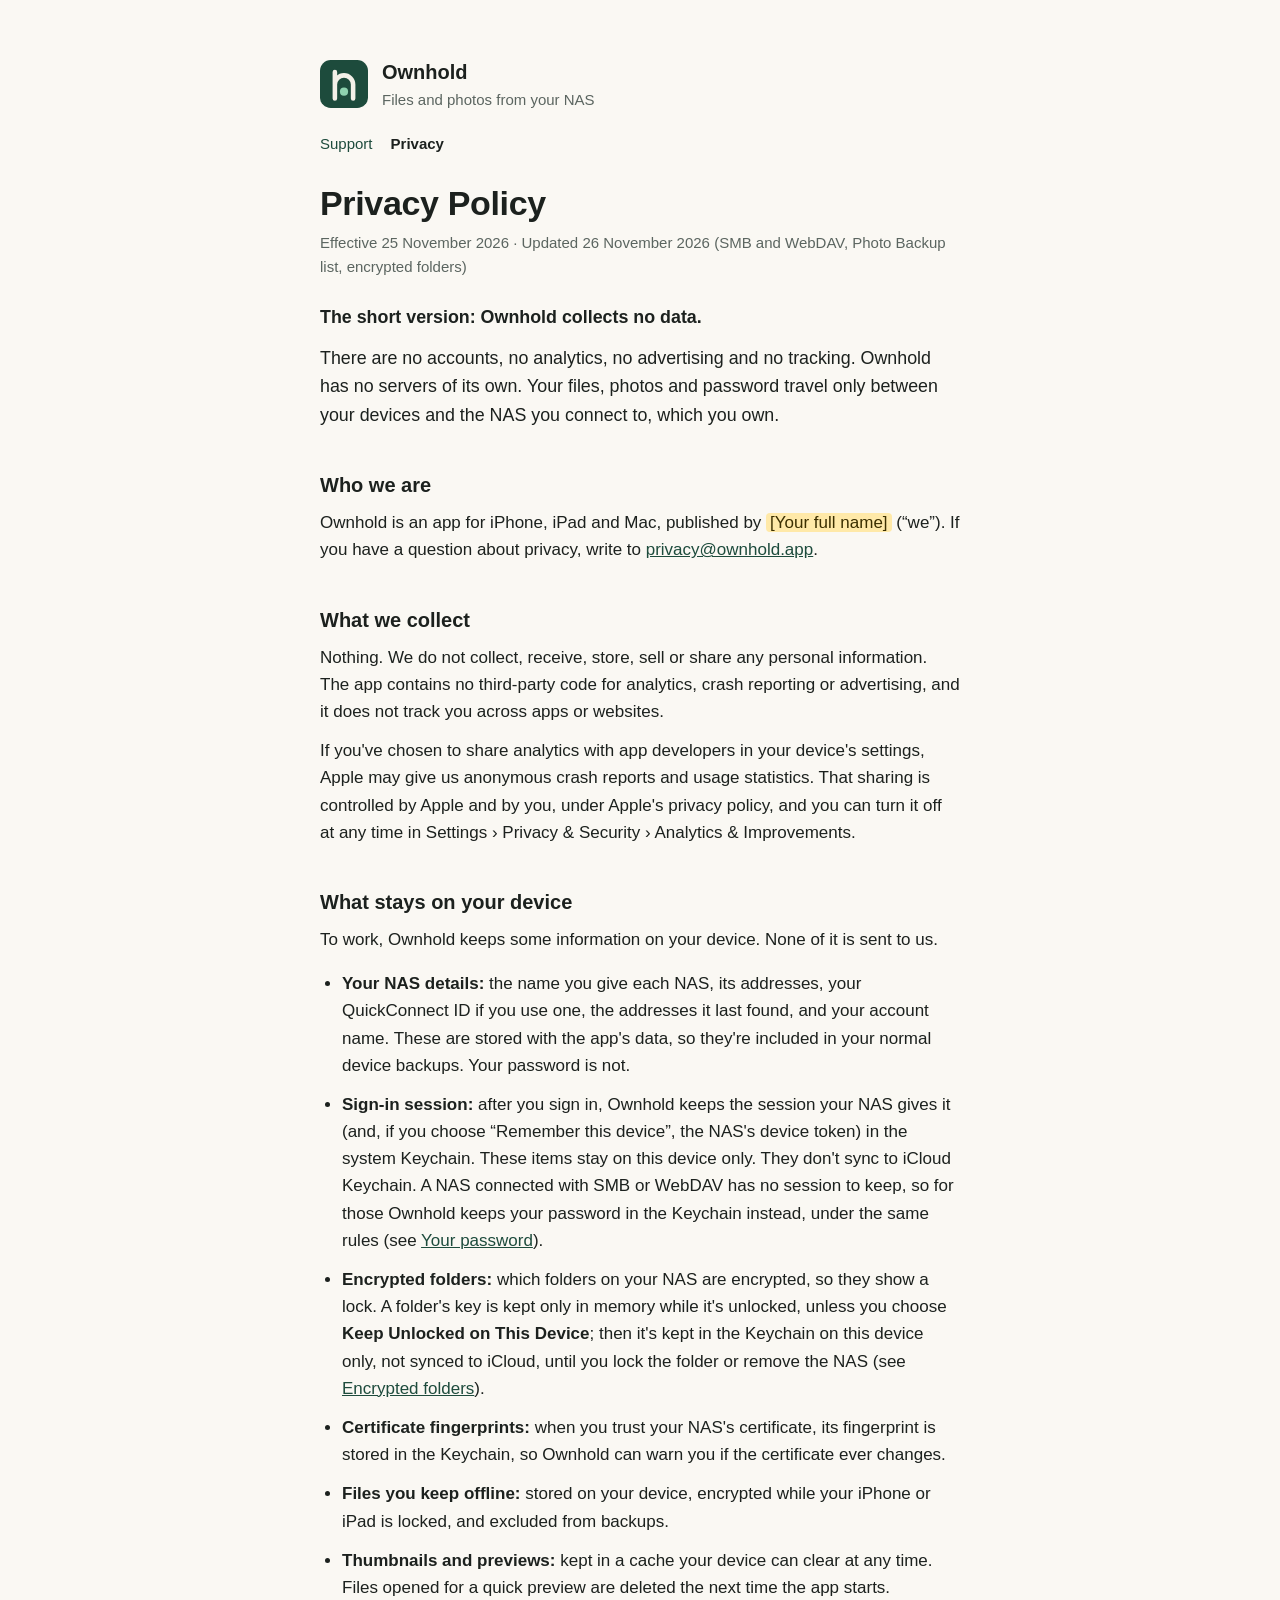
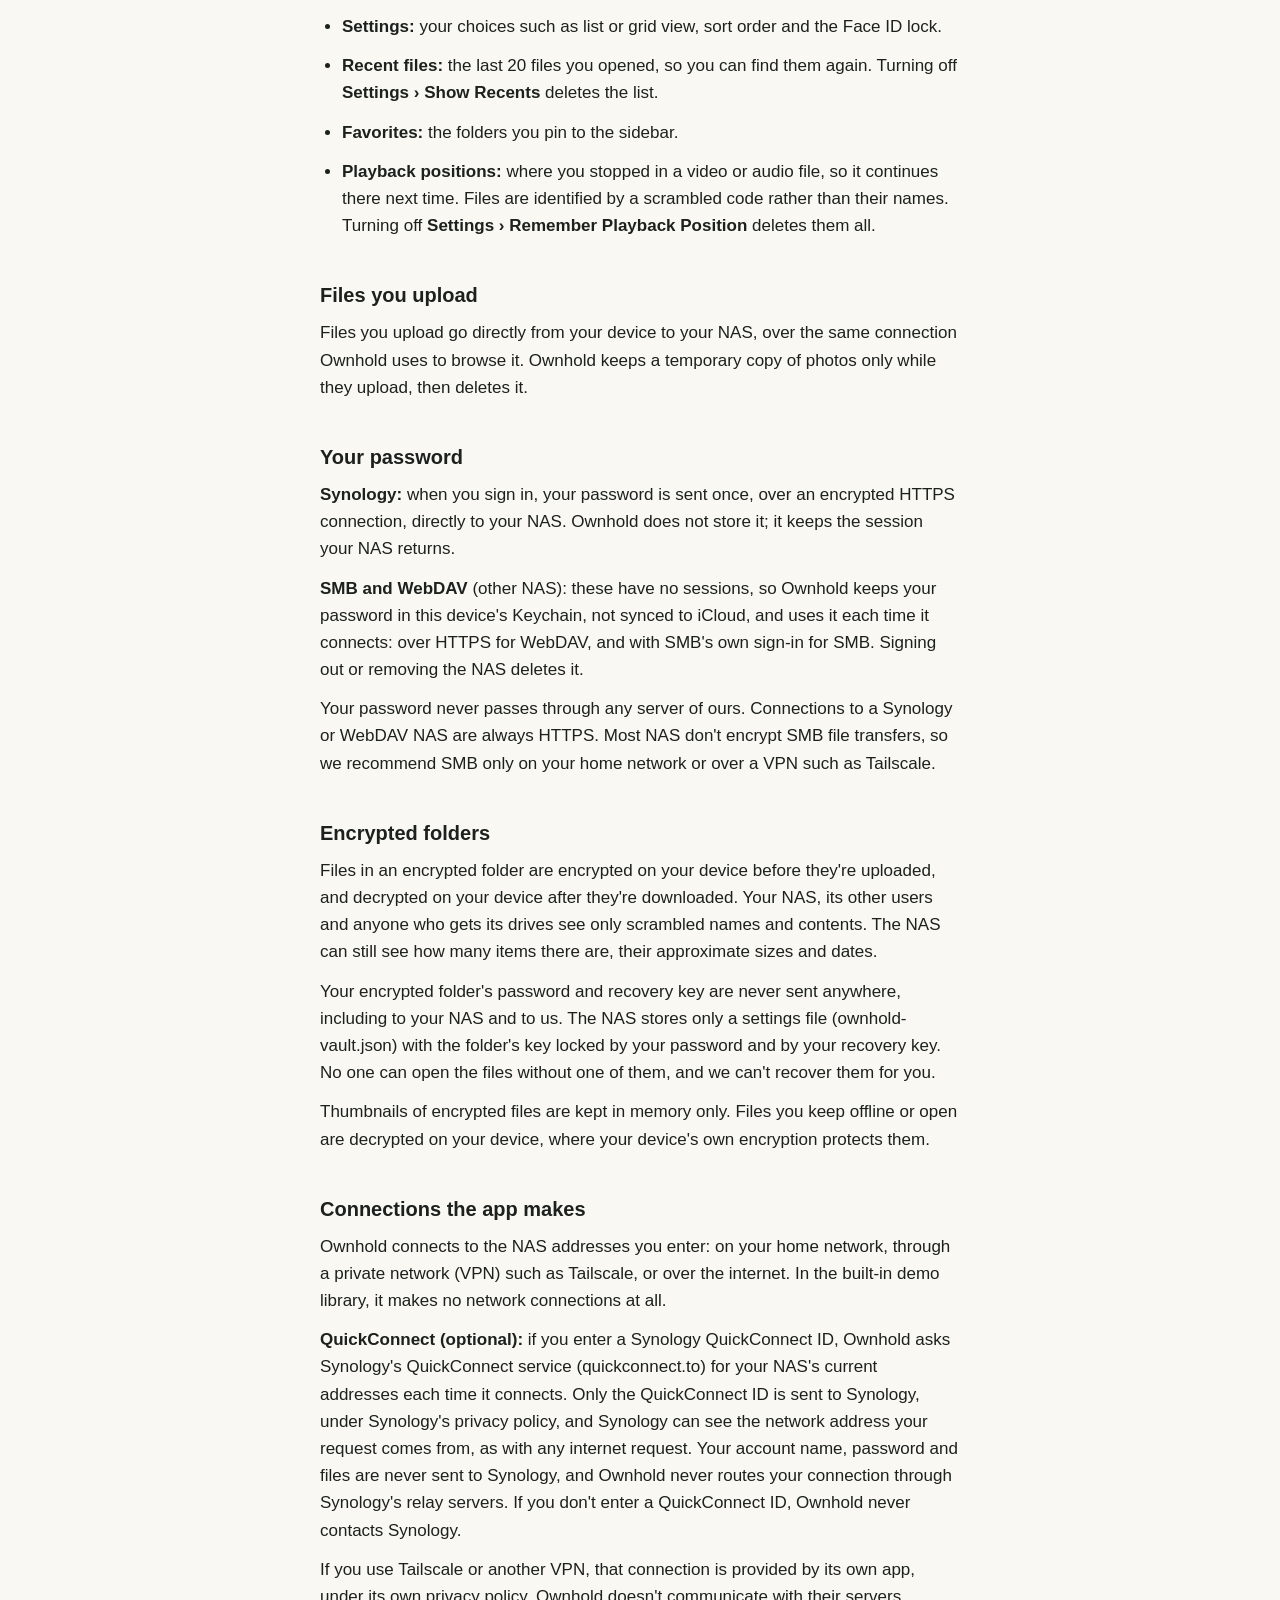
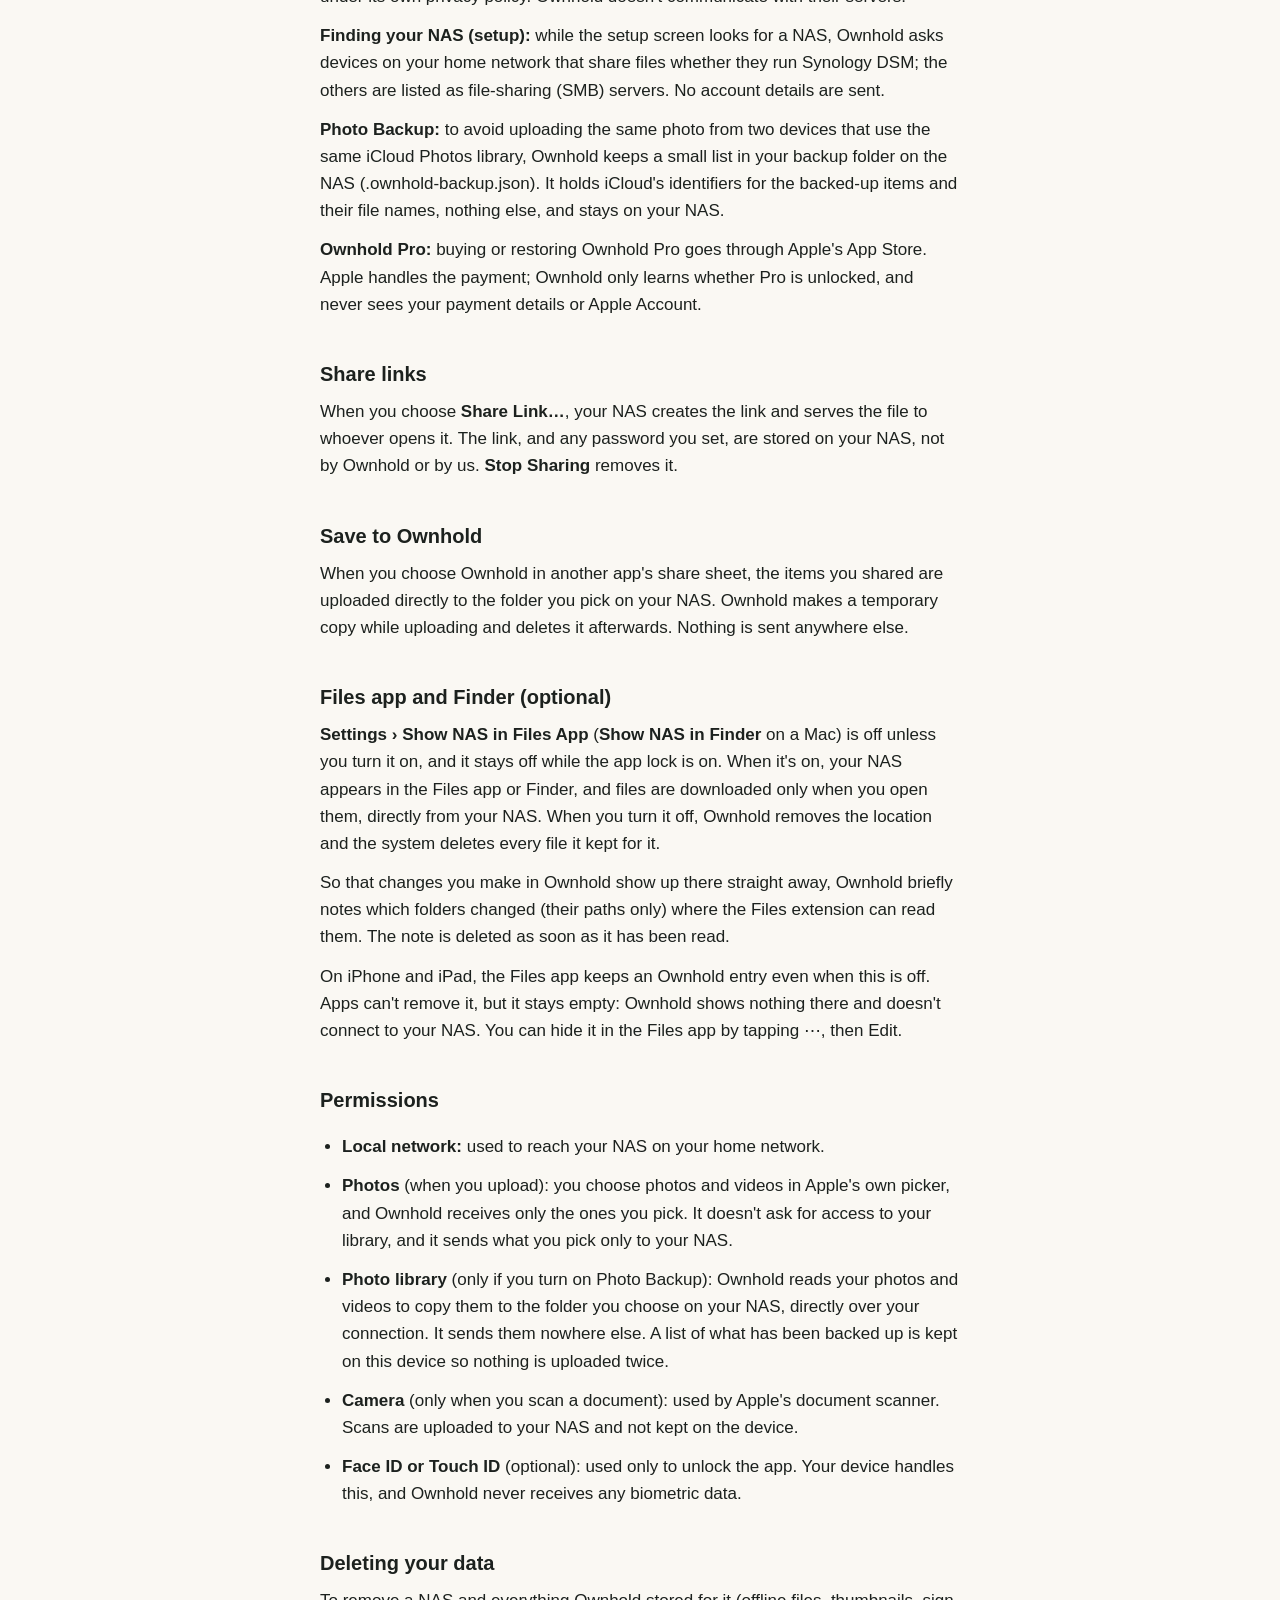
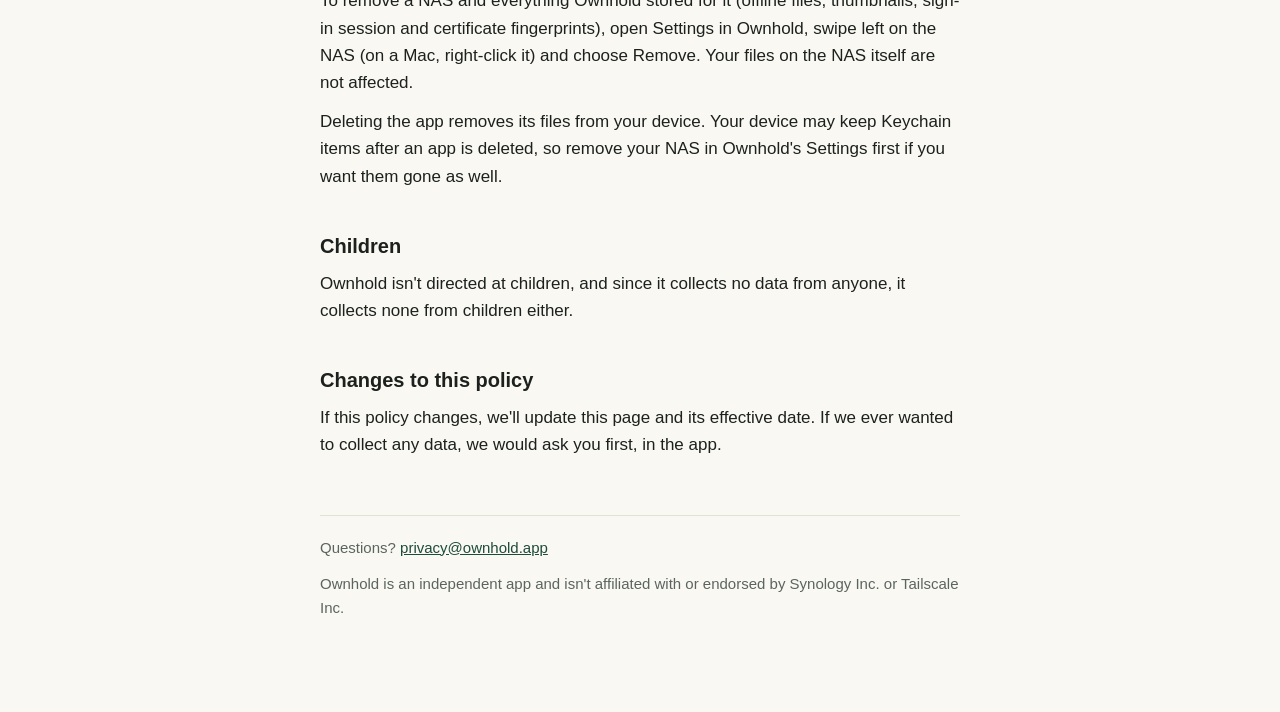
==== commit 2d0c348a: "Encrypted folders: files encrypted on the device before they reach the NAS - OwnholdKit: Vault (form" ====
--- a/harbor/site/privacy.html
+++ b/harbor/site/privacy.html
@@ -16,7 +16,7 @@
 
   <nav><a href="support.html">Support</a><a href="privacy.html" aria-current="page">Privacy</a></nav>
   <h1>Privacy Policy</h1>
-  <p class="muted">Effective 25 November 2026 · Updated 26 November 2026 (SMB and WebDAV, Photo Backup list)</p>
+  <p class="muted">Effective 25 November 2026 · Updated 26 November 2026 (SMB and WebDAV, Photo Backup list, encrypted folders)</p>
 
   <div class="summary">
     <p><strong>The short version: Ownhold collects no data.</strong></p>
@@ -35,6 +35,7 @@
   <ul>
     <li><strong>Your NAS details:</strong> the name you give each NAS, its addresses, your QuickConnect ID if you use one, the addresses it last found, and your account name. These are stored with the app's data, so they're included in your normal device backups. Your password is not.</li>
     <li><strong>Sign-in session:</strong> after you sign in, Ownhold keeps the session your NAS gives it (and, if you choose “Remember this device”, the NAS's device token) in the system Keychain. These items stay on this device only. They don't sync to iCloud Keychain. A NAS connected with SMB or WebDAV has no session to keep, so for those Ownhold keeps your password in the Keychain instead, under the same rules (see <a href="#password">Your password</a>).</li>
+    <li><strong>Encrypted folders:</strong> which folders on your NAS are encrypted, so they show a lock. A folder's key is kept only in memory while it's unlocked, unless you choose <strong>Keep Unlocked on This Device</strong>; then it's kept in the Keychain on this device only, not synced to iCloud, until you lock the folder or remove the NAS (see <a href="#encrypted">Encrypted folders</a>).</li>
     <li><strong>Certificate fingerprints:</strong> when you trust your NAS's certificate, its fingerprint is stored in the Keychain, so Ownhold can warn you if the certificate ever changes.</li>
     <li><strong>Files you keep offline:</strong> stored on your device, encrypted while your iPhone or iPad is locked, and excluded from backups.</li>
     <li><strong>Thumbnails and previews:</strong> kept in a cache your device can clear at any time. Files opened for a quick preview are deleted the next time the app starts.</li>
@@ -51,6 +52,11 @@
   <p><strong>Synology:</strong> when you sign in, your password is sent once, over an encrypted HTTPS connection, directly to your NAS. Ownhold does not store it; it keeps the session your NAS returns.</p>
   <p><strong>SMB and WebDAV</strong> (other NAS): these have no sessions, so Ownhold keeps your password in this device's Keychain, not synced to iCloud, and uses it each time it connects: over HTTPS for WebDAV, and with SMB's own sign-in for SMB. Signing out or removing the NAS deletes it.</p>
   <p>Your password never passes through any server of ours. Connections to a Synology or WebDAV NAS are always HTTPS. Most NAS don't encrypt SMB file transfers, so we recommend SMB only on your home network or over a VPN such as Tailscale.</p>
+
+  <h2 id="encrypted">Encrypted folders</h2>
+  <p>Files in an encrypted folder are encrypted on your device before they're uploaded, and decrypted on your device after they're downloaded. Your NAS, its other users and anyone who gets its drives see only scrambled names and contents. The NAS can still see how many items there are, their approximate sizes and dates.</p>
+  <p>Your encrypted folder's password and recovery key are never sent anywhere, including to your NAS and to us. The NAS stores only a settings file (ownhold-vault.json) with the folder's key locked by your password and by your recovery key. No one can open the files without one of them, and we can't recover them for you.</p>
+  <p>Thumbnails of encrypted files are kept in memory only. Files you keep offline or open are decrypted on your device, where your device's own encryption protects them.</p>
 
   <h2>Connections the app makes</h2>
   <p>Ownhold connects to the NAS addresses you enter: on your home network, through a private network (VPN) such as Tailscale, or over the internet. In the built-in demo library, it makes no network connections at all.</p>
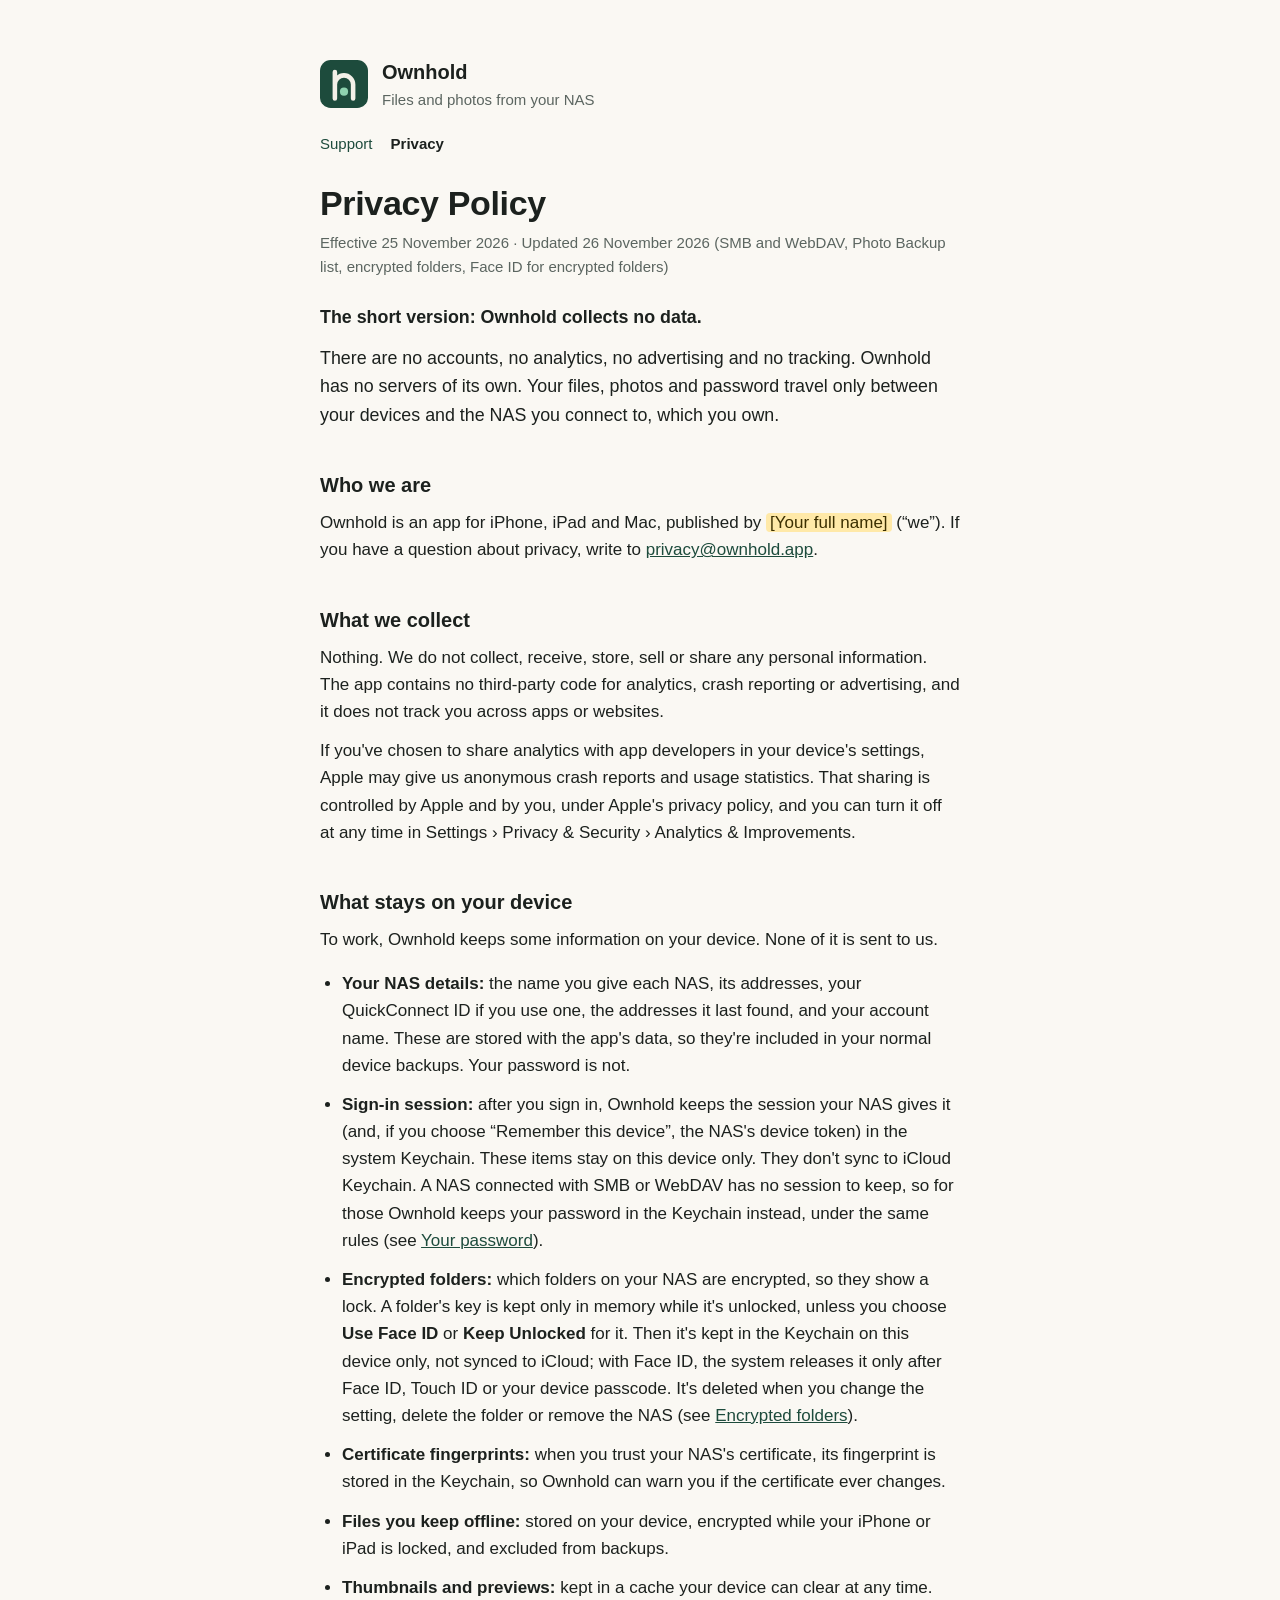
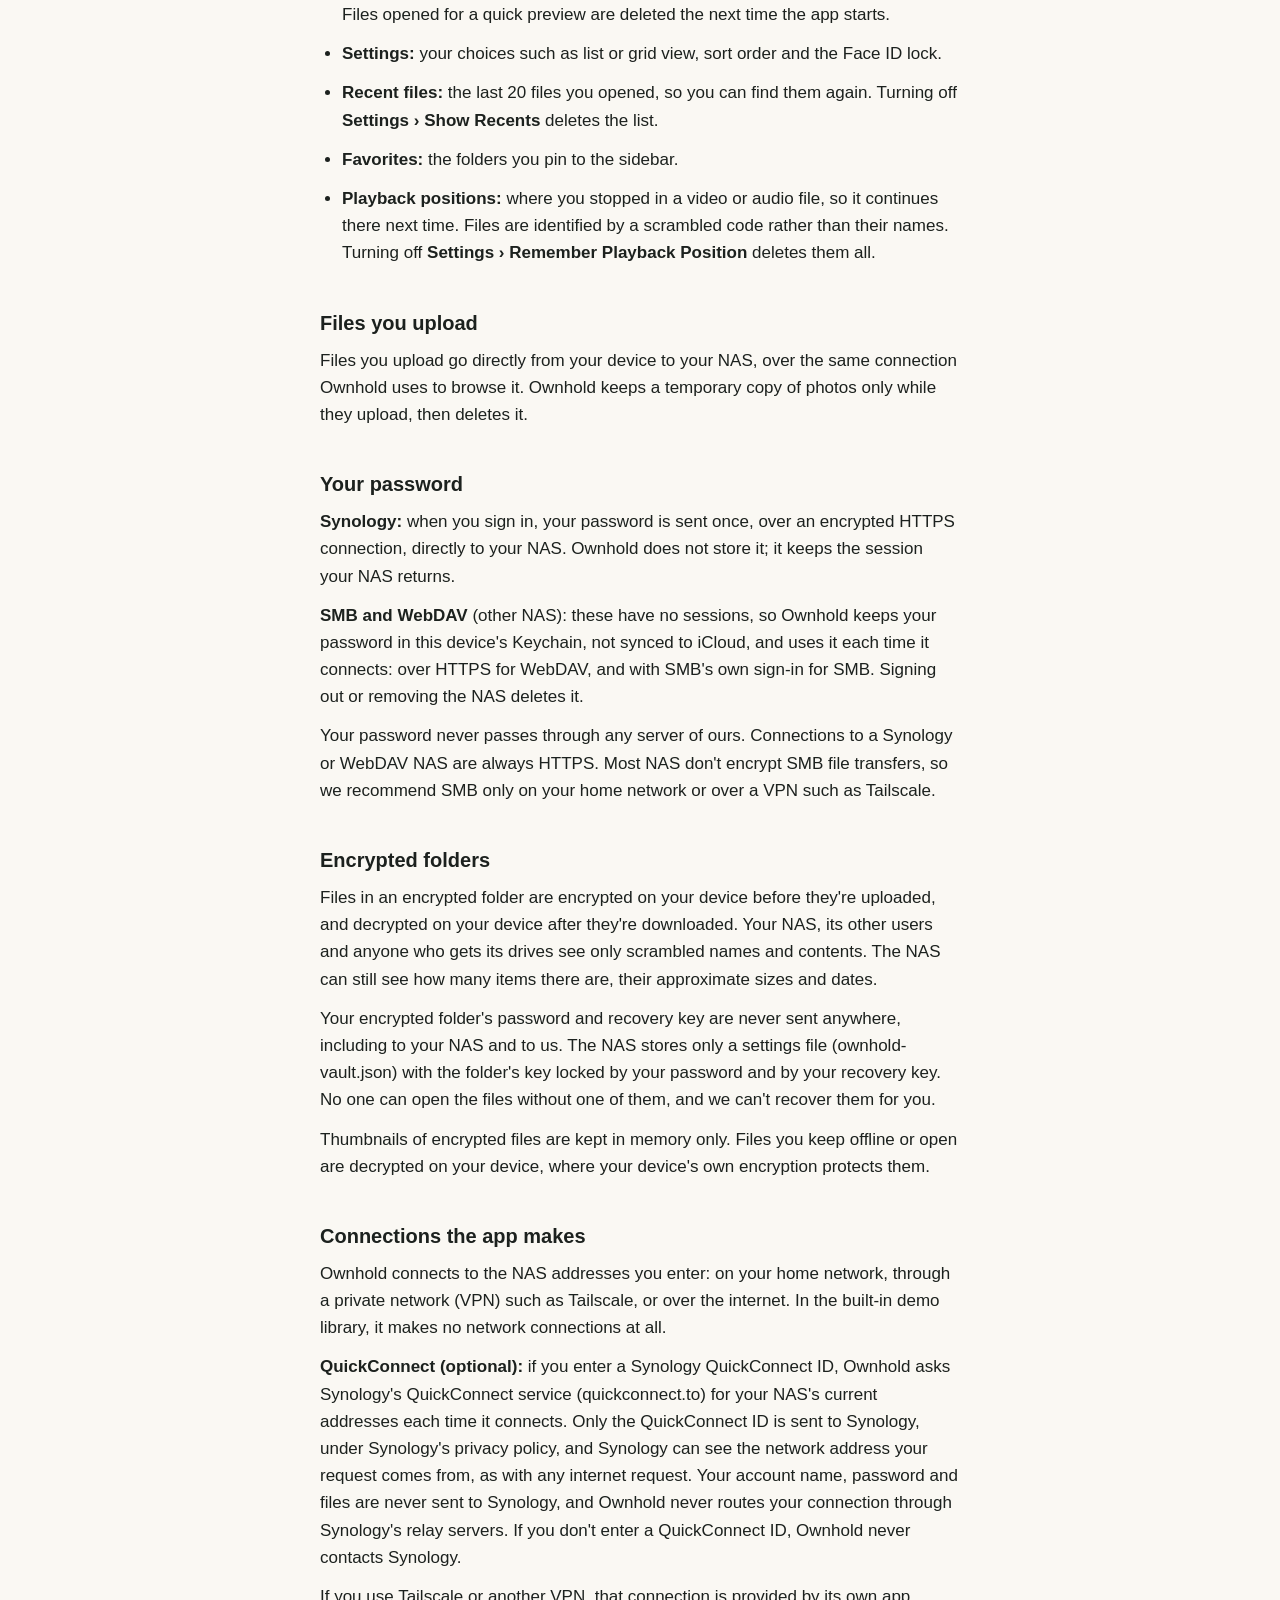
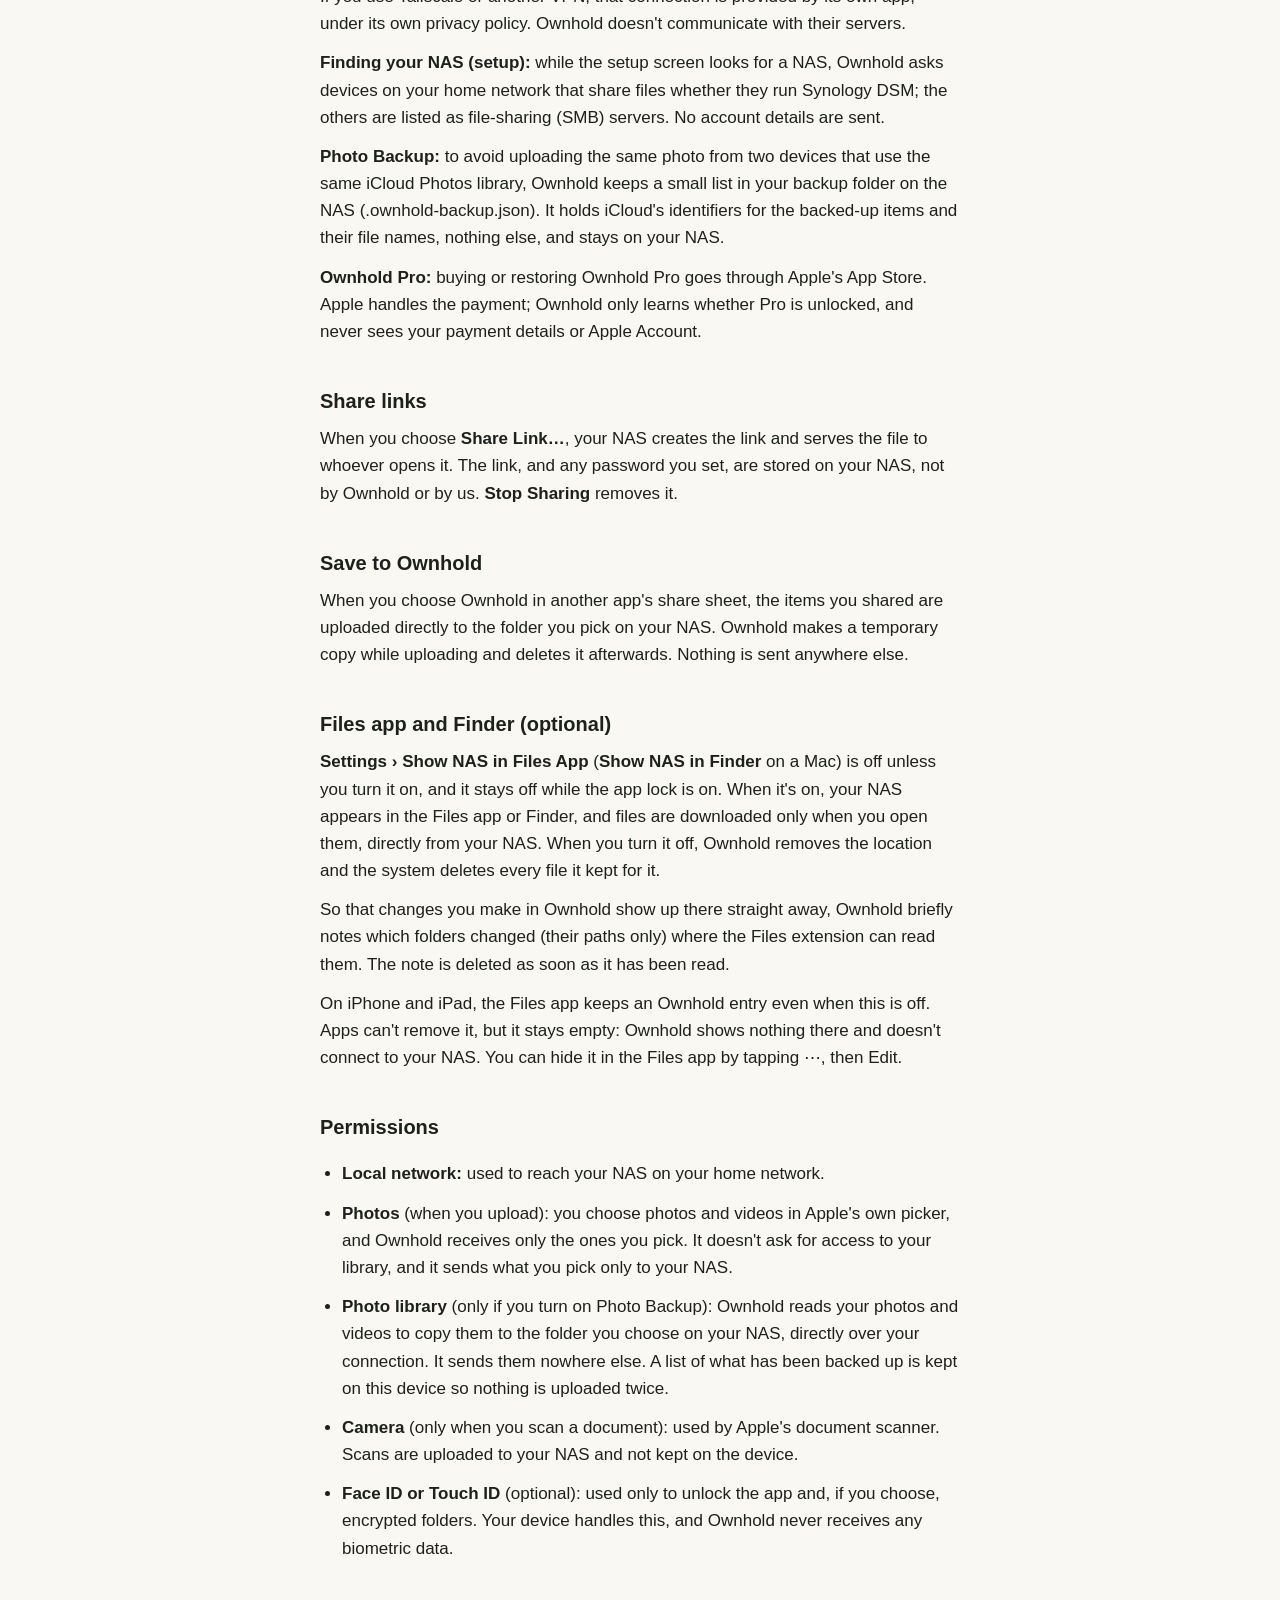
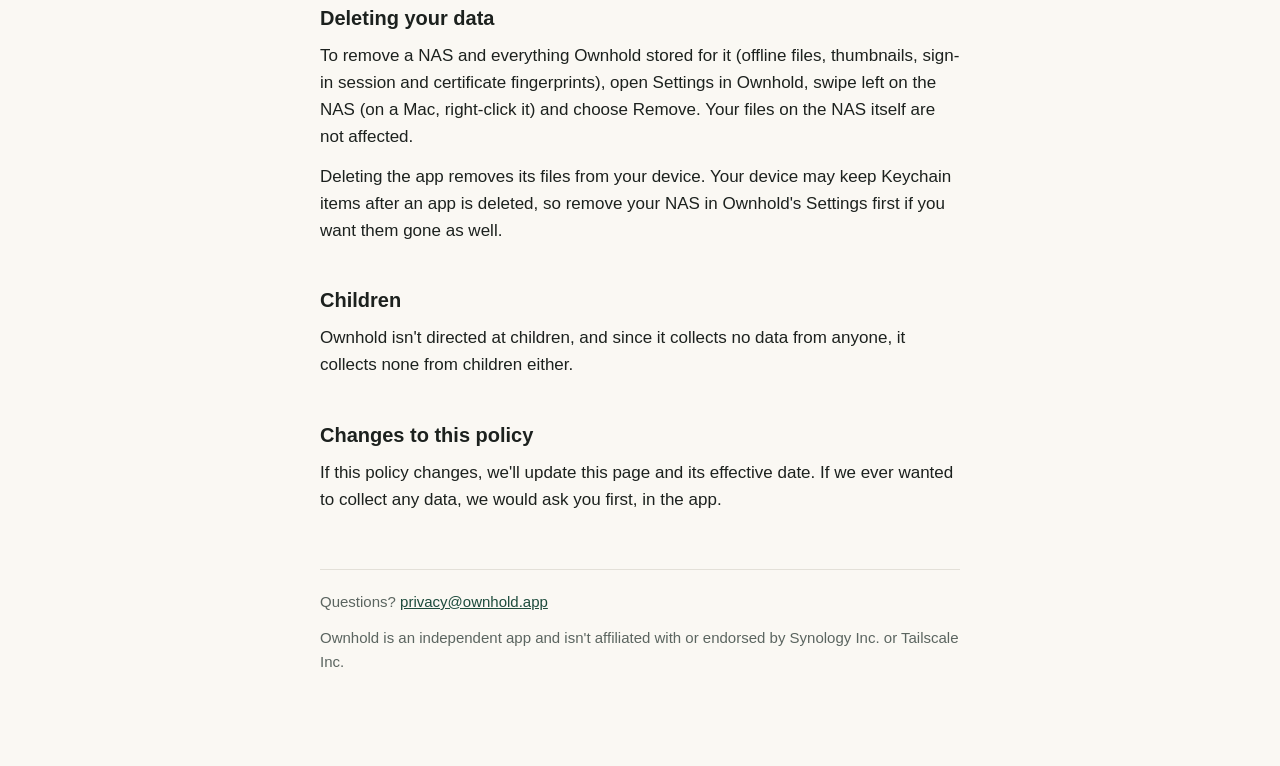
==== commit 799266bd: "Encrypted folders: unlock with Face ID or Touch ID, passcode as fallback - "Next Time" on the unlock" ====
--- a/harbor/site/privacy.html
+++ b/harbor/site/privacy.html
@@ -16,7 +16,7 @@
 
   <nav><a href="support.html">Support</a><a href="privacy.html" aria-current="page">Privacy</a></nav>
   <h1>Privacy Policy</h1>
-  <p class="muted">Effective 25 November 2026 · Updated 26 November 2026 (SMB and WebDAV, Photo Backup list, encrypted folders)</p>
+  <p class="muted">Effective 25 November 2026 · Updated 26 November 2026 (SMB and WebDAV, Photo Backup list, encrypted folders, Face ID for encrypted folders)</p>
 
   <div class="summary">
     <p><strong>The short version: Ownhold collects no data.</strong></p>
@@ -35,7 +35,7 @@
   <ul>
     <li><strong>Your NAS details:</strong> the name you give each NAS, its addresses, your QuickConnect ID if you use one, the addresses it last found, and your account name. These are stored with the app's data, so they're included in your normal device backups. Your password is not.</li>
     <li><strong>Sign-in session:</strong> after you sign in, Ownhold keeps the session your NAS gives it (and, if you choose “Remember this device”, the NAS's device token) in the system Keychain. These items stay on this device only. They don't sync to iCloud Keychain. A NAS connected with SMB or WebDAV has no session to keep, so for those Ownhold keeps your password in the Keychain instead, under the same rules (see <a href="#password">Your password</a>).</li>
-    <li><strong>Encrypted folders:</strong> which folders on your NAS are encrypted, so they show a lock. A folder's key is kept only in memory while it's unlocked, unless you choose <strong>Keep Unlocked on This Device</strong>; then it's kept in the Keychain on this device only, not synced to iCloud, until you lock the folder or remove the NAS (see <a href="#encrypted">Encrypted folders</a>).</li>
+    <li><strong>Encrypted folders:</strong> which folders on your NAS are encrypted, so they show a lock. A folder's key is kept only in memory while it's unlocked, unless you choose <strong>Use Face ID</strong> or <strong>Keep Unlocked</strong> for it. Then it's kept in the Keychain on this device only, not synced to iCloud; with Face ID, the system releases it only after Face ID, Touch ID or your device passcode. It's deleted when you change the setting, delete the folder or remove the NAS (see <a href="#encrypted">Encrypted folders</a>).</li>
     <li><strong>Certificate fingerprints:</strong> when you trust your NAS's certificate, its fingerprint is stored in the Keychain, so Ownhold can warn you if the certificate ever changes.</li>
     <li><strong>Files you keep offline:</strong> stored on your device, encrypted while your iPhone or iPad is locked, and excluded from backups.</li>
     <li><strong>Thumbnails and previews:</strong> kept in a cache your device can clear at any time. Files opened for a quick preview are deleted the next time the app starts.</li>
@@ -83,7 +83,7 @@
     <li><strong>Photos</strong> (when you upload): you choose photos and videos in Apple's own picker, and Ownhold receives only the ones you pick. It doesn't ask for access to your library, and it sends what you pick only to your NAS.</li>
     <li><strong>Photo library</strong> (only if you turn on Photo Backup): Ownhold reads your photos and videos to copy them to the folder you choose on your NAS, directly over your connection. It sends them nowhere else. A list of what has been backed up is kept on this device so nothing is uploaded twice.</li>
     <li><strong>Camera</strong> (only when you scan a document): used by Apple's document scanner. Scans are uploaded to your NAS and not kept on the device.</li>
-    <li><strong>Face ID or Touch ID</strong> (optional): used only to unlock the app. Your device handles this, and Ownhold never receives any biometric data.</li>
+    <li><strong>Face ID or Touch ID</strong> (optional): used only to unlock the app and, if you choose, encrypted folders. Your device handles this, and Ownhold never receives any biometric data.</li>
   </ul>
 
   <h2>Deleting your data</h2>
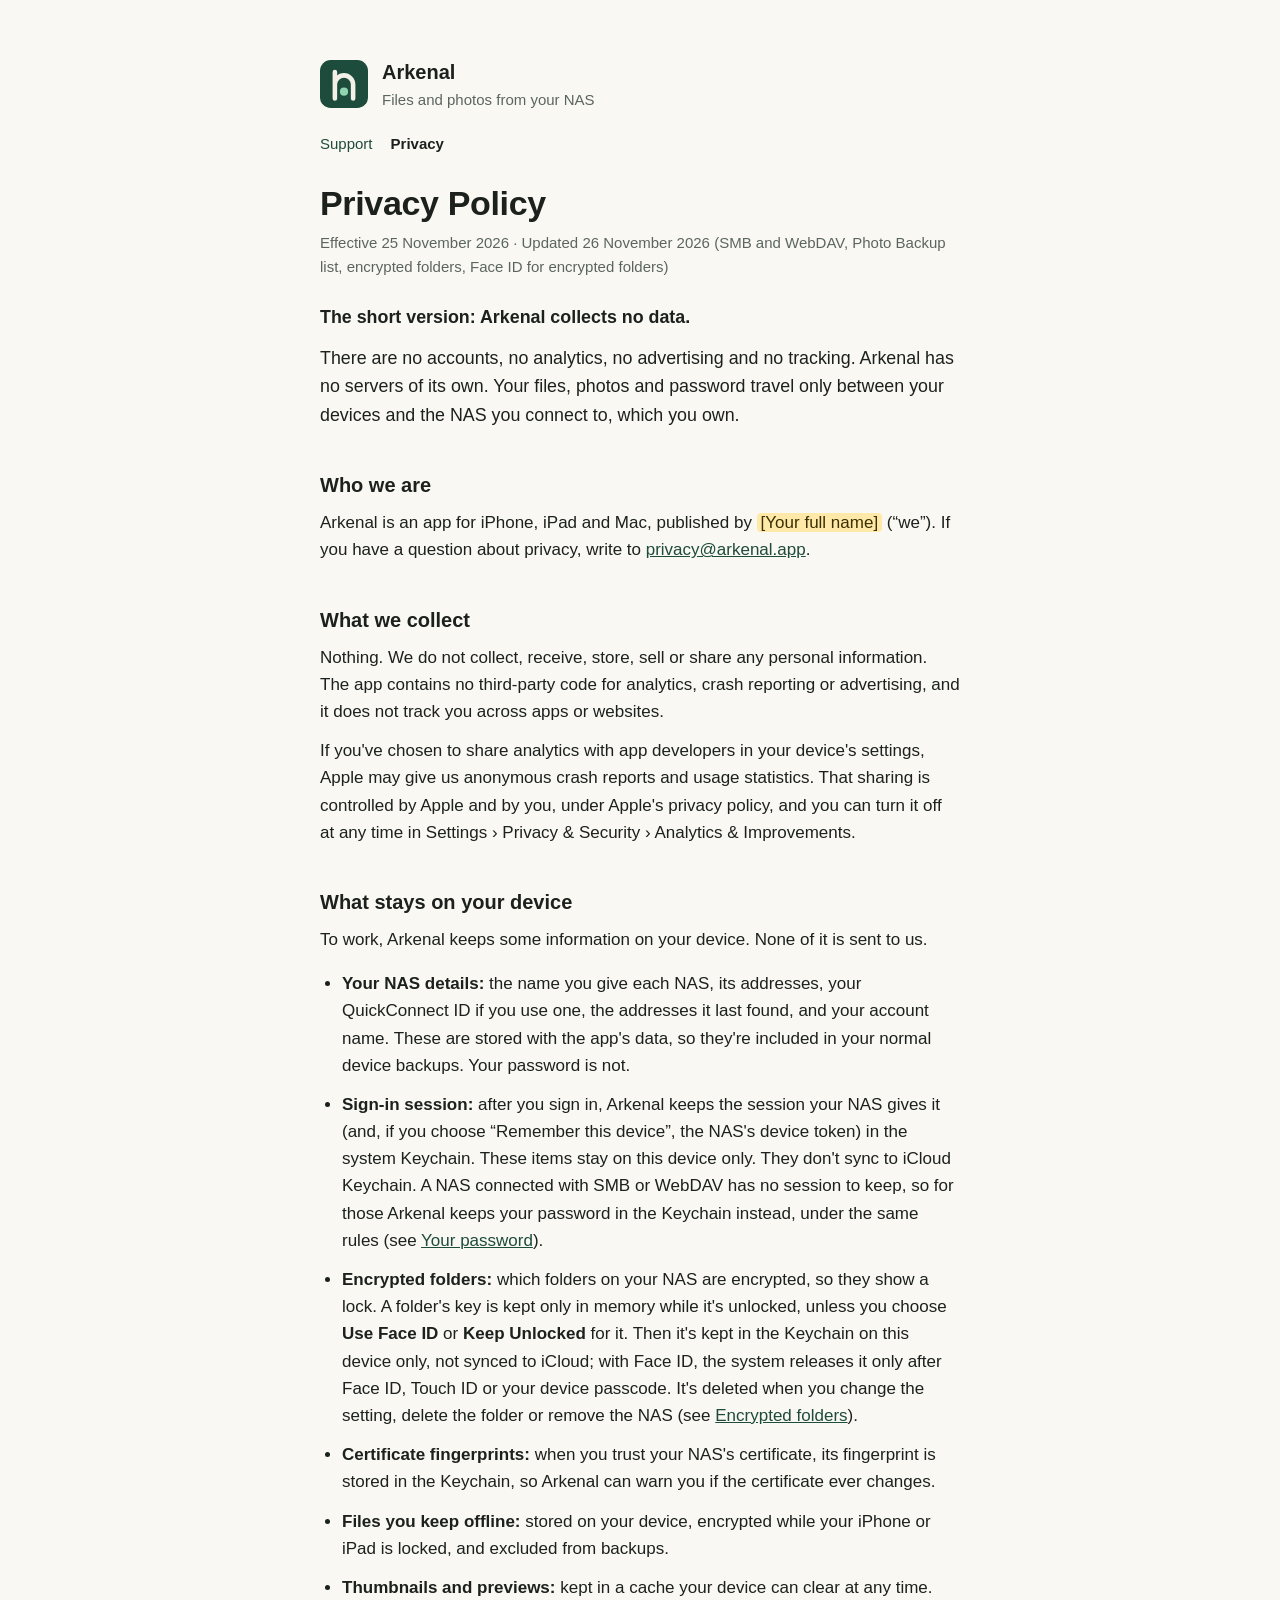
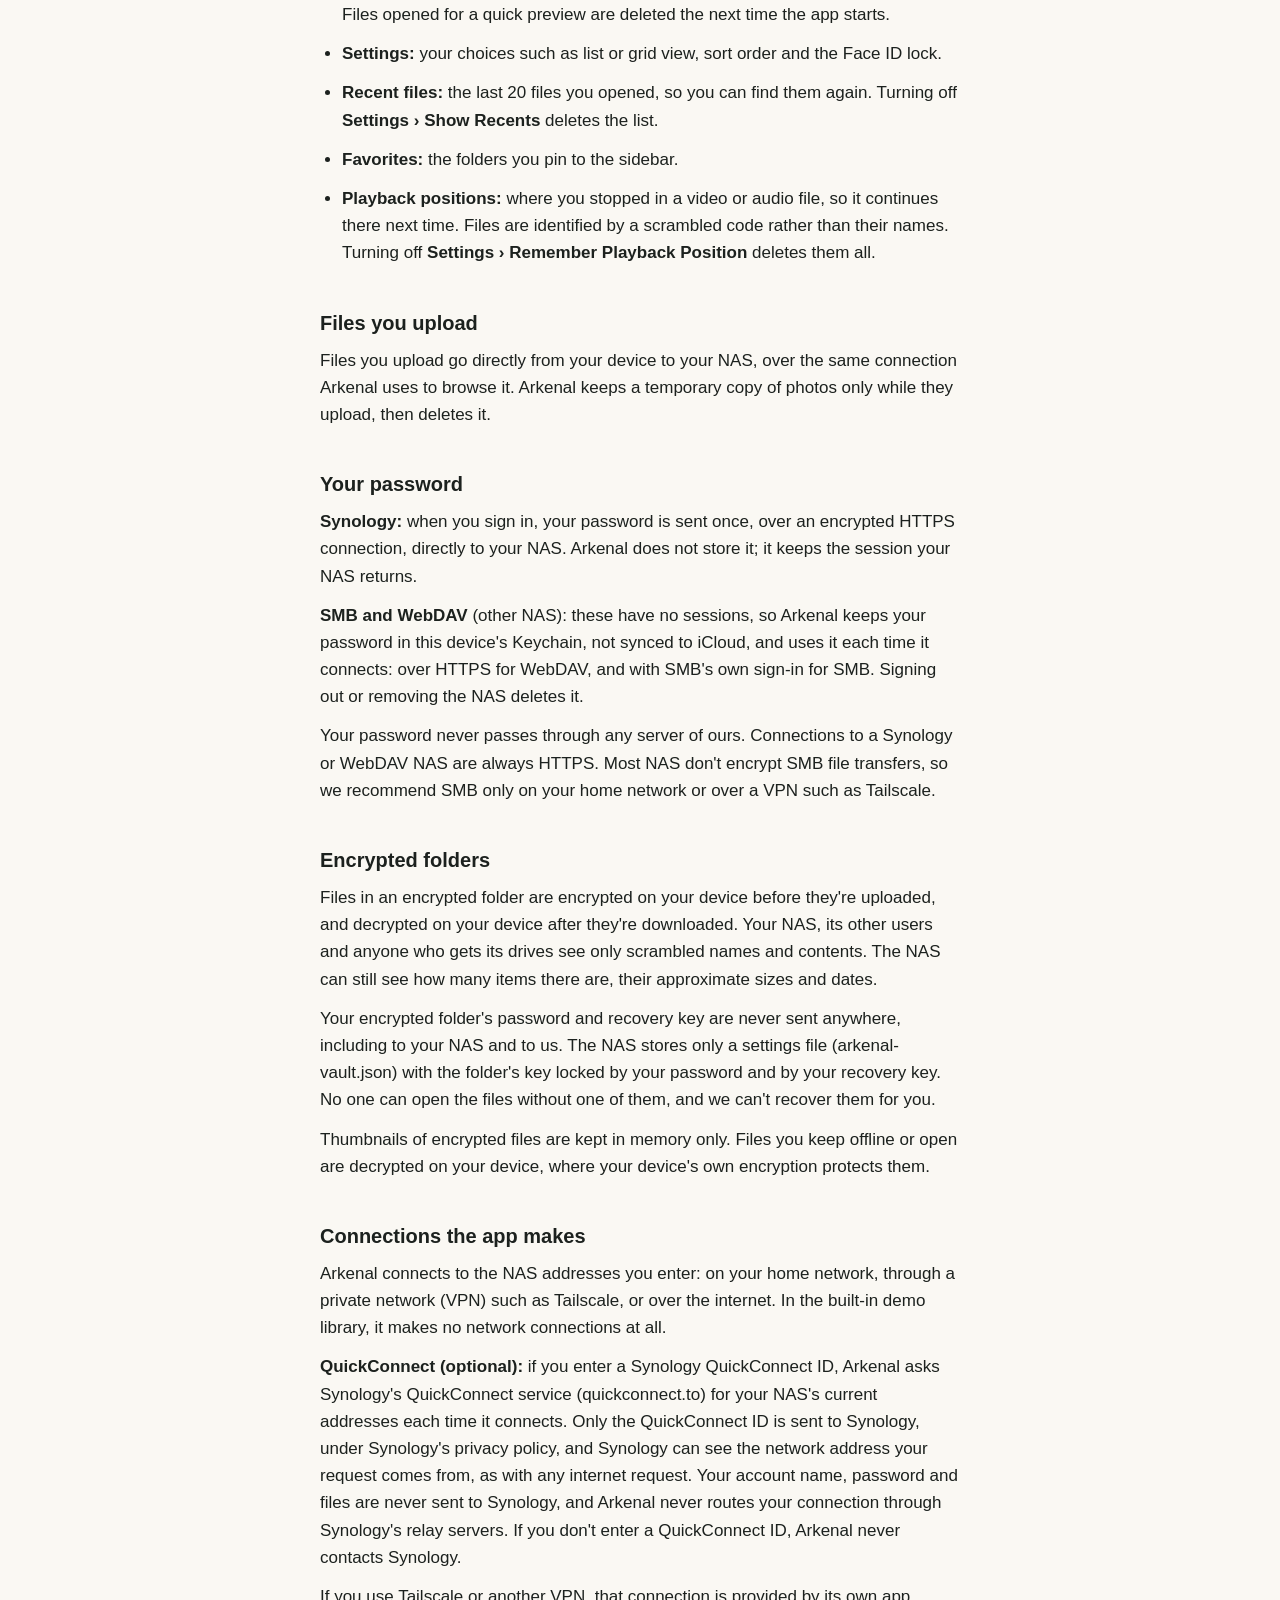
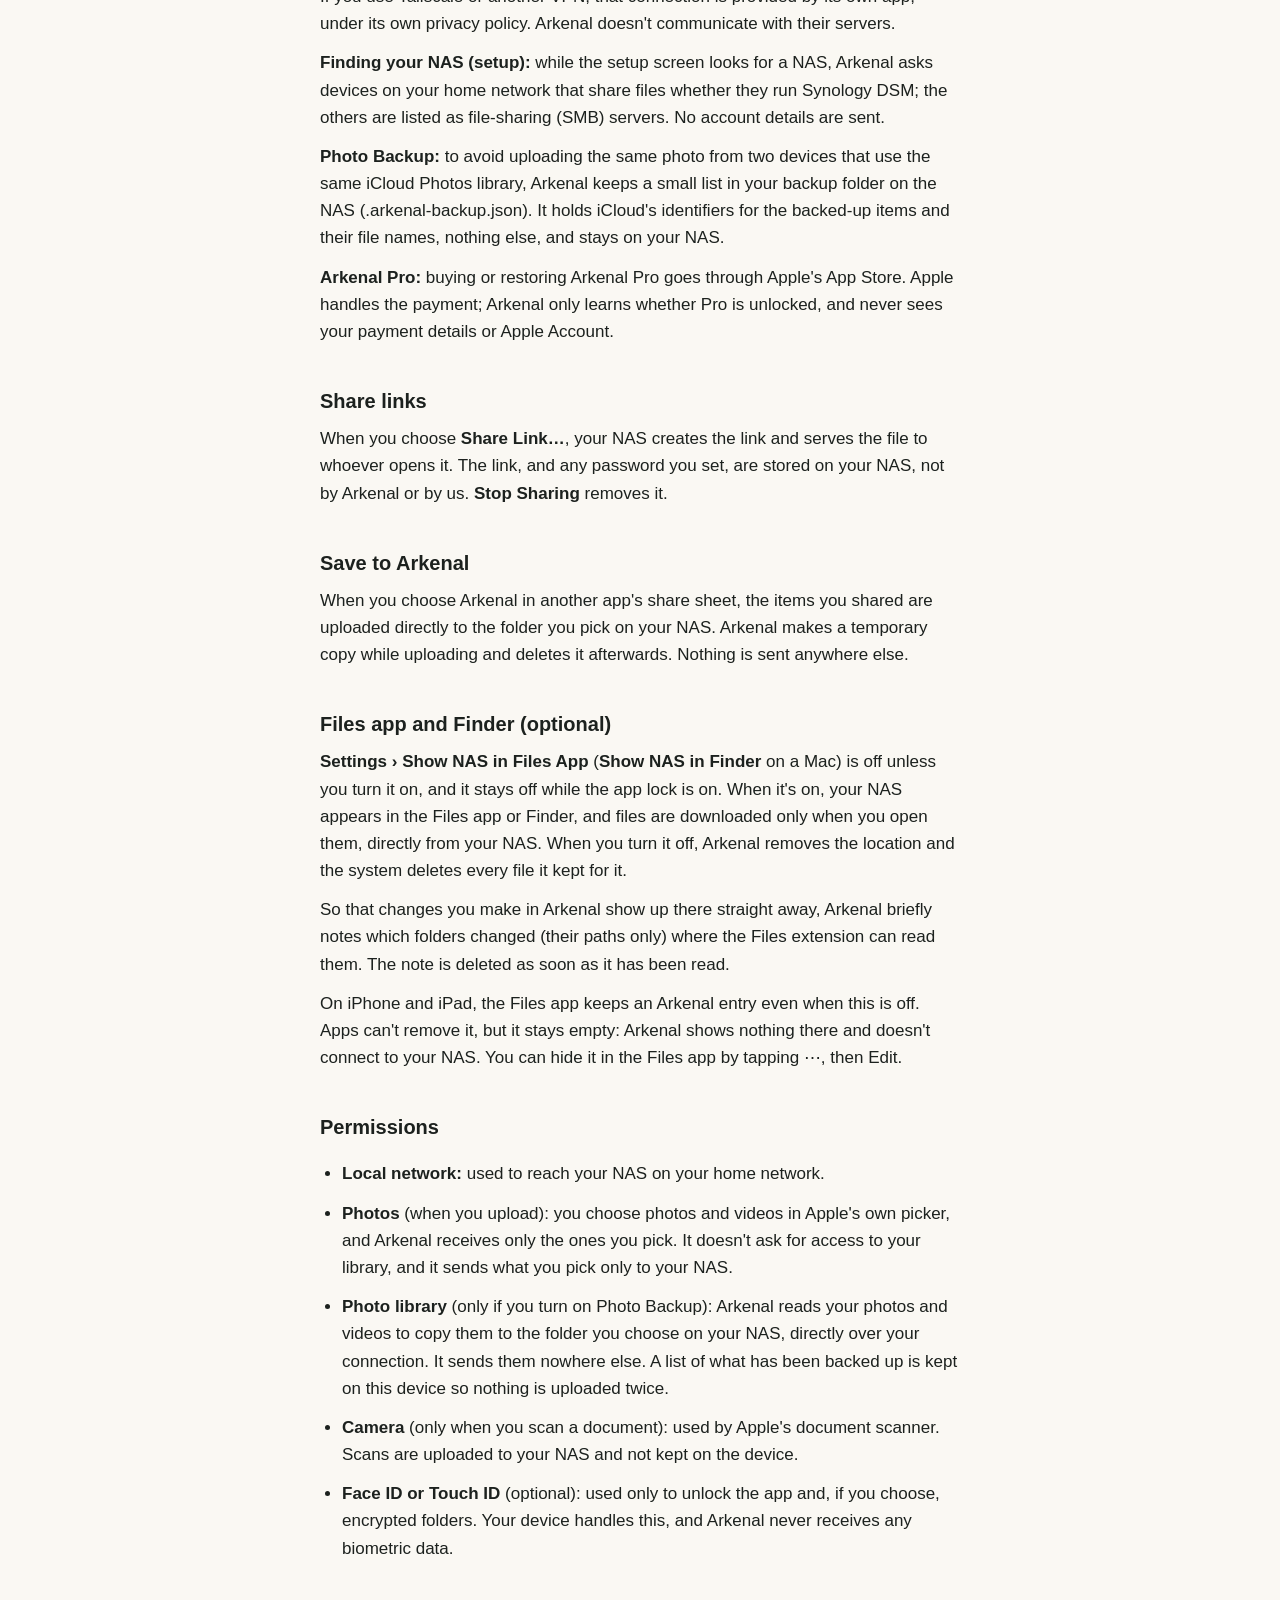
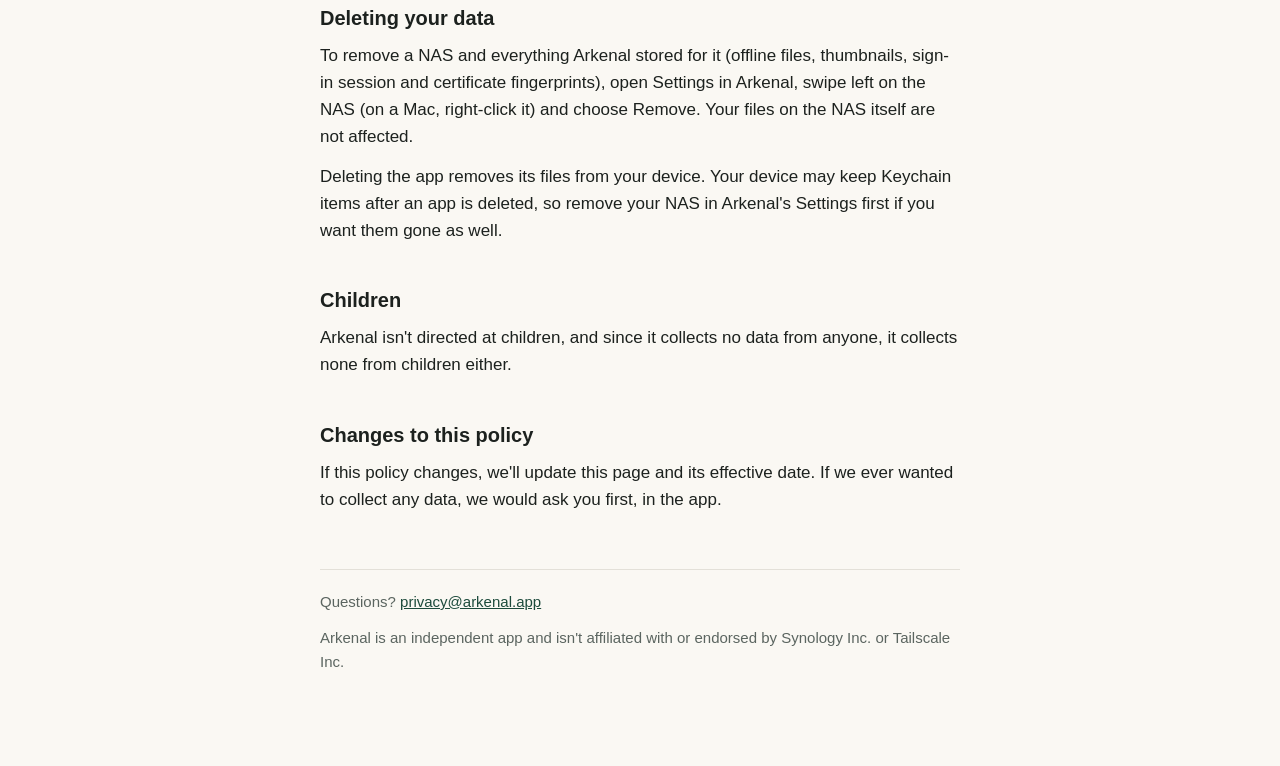
==== commit 50173cc1: "Rename the app to Arkenal; Basalt is the default accent The NAS app is now Arkenal, published by Sno" ====
--- a/harbor/site/privacy.html
+++ b/harbor/site/privacy.html
@@ -3,15 +3,15 @@
 <head>
 <meta charset="utf-8">
 <meta name="viewport" content="width=device-width, initial-scale=1">
-<title>Privacy Policy · Ownhold</title>
-<meta name="description" content="Ownhold collects no data. Your files, passwords and photos go only between your devices and your own NAS.">
+<title>Privacy Policy · Arkenal</title>
+<meta name="description" content="Arkenal collects no data. Your files, passwords and photos go only between your devices and your own NAS.">
 <link rel="stylesheet" href="style.css">
 </head>
 <body>
 <main>
   <header>
     <svg viewBox="0 0 100 100" aria-hidden="true"><rect width="100" height="100" rx="22.4" fill="#1D4B3C"/><path d="M31 80 V25 M31 51 a19 19 0 0 1 38 0 V80" fill="none" stroke="#F3F0E8" stroke-width="9.5" stroke-linecap="round" stroke-linejoin="round"/><circle cx="50" cy="66" r="8.5" fill="#8FD3B0"/></svg>
-    <div><div class="app">Ownhold</div><div class="muted">Files and photos from your NAS</div></div>
+    <div><div class="app">Arkenal</div><div class="muted">Files and photos from your NAS</div></div>
   </header>
 
   <nav><a href="support.html">Support</a><a href="privacy.html" aria-current="page">Privacy</a></nav>
@@ -19,24 +19,24 @@
   <p class="muted">Effective 25 November 2026 · Updated 26 November 2026 (SMB and WebDAV, Photo Backup list, encrypted folders, Face ID for encrypted folders)</p>
 
   <div class="summary">
-    <p><strong>The short version: Ownhold collects no data.</strong></p>
-    <p>There are no accounts, no analytics, no advertising and no tracking. Ownhold has no servers of its own. Your files, photos and password travel only between your devices and the NAS you connect to, which you own.</p>
+    <p><strong>The short version: Arkenal collects no data.</strong></p>
+    <p>There are no accounts, no analytics, no advertising and no tracking. Arkenal has no servers of its own. Your files, photos and password travel only between your devices and the NAS you connect to, which you own.</p>
   </div>
 
   <h2>Who we are</h2>
-  <p>Ownhold is an app for iPhone, iPad and Mac, published by <span class="placeholder">[Your full name]</span> (“we”). If you have a question about privacy, write to <a href="mailto:privacy@ownhold.app">privacy@ownhold.app</a>.</p>
+  <p>Arkenal is an app for iPhone, iPad and Mac, published by <span class="placeholder">[Your full name]</span> (“we”). If you have a question about privacy, write to <a href="mailto:privacy@arkenal.app">privacy@arkenal.app</a>.</p>
 
   <h2>What we collect</h2>
   <p>Nothing. We do not collect, receive, store, sell or share any personal information. The app contains no third-party code for analytics, crash reporting or advertising, and it does not track you across apps or websites.</p>
   <p>If you've chosen to share analytics with app developers in your device's settings, Apple may give us anonymous crash reports and usage statistics. That sharing is controlled by Apple and by you, under Apple's privacy policy, and you can turn it off at any time in Settings › Privacy & Security › Analytics & Improvements.</p>
 
   <h2>What stays on your device</h2>
-  <p>To work, Ownhold keeps some information on your device. None of it is sent to us.</p>
+  <p>To work, Arkenal keeps some information on your device. None of it is sent to us.</p>
   <ul>
     <li><strong>Your NAS details:</strong> the name you give each NAS, its addresses, your QuickConnect ID if you use one, the addresses it last found, and your account name. These are stored with the app's data, so they're included in your normal device backups. Your password is not.</li>
-    <li><strong>Sign-in session:</strong> after you sign in, Ownhold keeps the session your NAS gives it (and, if you choose “Remember this device”, the NAS's device token) in the system Keychain. These items stay on this device only. They don't sync to iCloud Keychain. A NAS connected with SMB or WebDAV has no session to keep, so for those Ownhold keeps your password in the Keychain instead, under the same rules (see <a href="#password">Your password</a>).</li>
+    <li><strong>Sign-in session:</strong> after you sign in, Arkenal keeps the session your NAS gives it (and, if you choose “Remember this device”, the NAS's device token) in the system Keychain. These items stay on this device only. They don't sync to iCloud Keychain. A NAS connected with SMB or WebDAV has no session to keep, so for those Arkenal keeps your password in the Keychain instead, under the same rules (see <a href="#password">Your password</a>).</li>
     <li><strong>Encrypted folders:</strong> which folders on your NAS are encrypted, so they show a lock. A folder's key is kept only in memory while it's unlocked, unless you choose <strong>Use Face ID</strong> or <strong>Keep Unlocked</strong> for it. Then it's kept in the Keychain on this device only, not synced to iCloud; with Face ID, the system releases it only after Face ID, Touch ID or your device passcode. It's deleted when you change the setting, delete the folder or remove the NAS (see <a href="#encrypted">Encrypted folders</a>).</li>
-    <li><strong>Certificate fingerprints:</strong> when you trust your NAS's certificate, its fingerprint is stored in the Keychain, so Ownhold can warn you if the certificate ever changes.</li>
+    <li><strong>Certificate fingerprints:</strong> when you trust your NAS's certificate, its fingerprint is stored in the Keychain, so Arkenal can warn you if the certificate ever changes.</li>
     <li><strong>Files you keep offline:</strong> stored on your device, encrypted while your iPhone or iPad is locked, and excluded from backups.</li>
     <li><strong>Thumbnails and previews:</strong> kept in a cache your device can clear at any time. Files opened for a quick preview are deleted the next time the app starts.</li>
     <li><strong>Settings:</strong> your choices such as list or grid view, sort order and the Face ID lock.</li>
@@ -46,59 +46,59 @@
   </ul>
 
   <h2>Files you upload</h2>
-  <p>Files you upload go directly from your device to your NAS, over the same connection Ownhold uses to browse it. Ownhold keeps a temporary copy of photos only while they upload, then deletes it.</p>
+  <p>Files you upload go directly from your device to your NAS, over the same connection Arkenal uses to browse it. Arkenal keeps a temporary copy of photos only while they upload, then deletes it.</p>
 
   <h2 id="password">Your password</h2>
-  <p><strong>Synology:</strong> when you sign in, your password is sent once, over an encrypted HTTPS connection, directly to your NAS. Ownhold does not store it; it keeps the session your NAS returns.</p>
-  <p><strong>SMB and WebDAV</strong> (other NAS): these have no sessions, so Ownhold keeps your password in this device's Keychain, not synced to iCloud, and uses it each time it connects: over HTTPS for WebDAV, and with SMB's own sign-in for SMB. Signing out or removing the NAS deletes it.</p>
+  <p><strong>Synology:</strong> when you sign in, your password is sent once, over an encrypted HTTPS connection, directly to your NAS. Arkenal does not store it; it keeps the session your NAS returns.</p>
+  <p><strong>SMB and WebDAV</strong> (other NAS): these have no sessions, so Arkenal keeps your password in this device's Keychain, not synced to iCloud, and uses it each time it connects: over HTTPS for WebDAV, and with SMB's own sign-in for SMB. Signing out or removing the NAS deletes it.</p>
   <p>Your password never passes through any server of ours. Connections to a Synology or WebDAV NAS are always HTTPS. Most NAS don't encrypt SMB file transfers, so we recommend SMB only on your home network or over a VPN such as Tailscale.</p>
 
   <h2 id="encrypted">Encrypted folders</h2>
   <p>Files in an encrypted folder are encrypted on your device before they're uploaded, and decrypted on your device after they're downloaded. Your NAS, its other users and anyone who gets its drives see only scrambled names and contents. The NAS can still see how many items there are, their approximate sizes and dates.</p>
-  <p>Your encrypted folder's password and recovery key are never sent anywhere, including to your NAS and to us. The NAS stores only a settings file (ownhold-vault.json) with the folder's key locked by your password and by your recovery key. No one can open the files without one of them, and we can't recover them for you.</p>
+  <p>Your encrypted folder's password and recovery key are never sent anywhere, including to your NAS and to us. The NAS stores only a settings file (arkenal-vault.json) with the folder's key locked by your password and by your recovery key. No one can open the files without one of them, and we can't recover them for you.</p>
   <p>Thumbnails of encrypted files are kept in memory only. Files you keep offline or open are decrypted on your device, where your device's own encryption protects them.</p>
 
   <h2>Connections the app makes</h2>
-  <p>Ownhold connects to the NAS addresses you enter: on your home network, through a private network (VPN) such as Tailscale, or over the internet. In the built-in demo library, it makes no network connections at all.</p>
-  <p><strong>QuickConnect (optional):</strong> if you enter a Synology QuickConnect ID, Ownhold asks Synology's QuickConnect service (quickconnect.to) for your NAS's current addresses each time it connects. Only the QuickConnect ID is sent to Synology, under Synology's privacy policy, and Synology can see the network address your request comes from, as with any internet request. Your account name, password and files are never sent to Synology, and Ownhold never routes your connection through Synology's relay servers. If you don't enter a QuickConnect ID, Ownhold never contacts Synology.</p>
-  <p>If you use Tailscale or another VPN, that connection is provided by its own app, under its own privacy policy. Ownhold doesn't communicate with their servers.</p>
-  <p><strong>Finding your NAS (setup):</strong> while the setup screen looks for a NAS, Ownhold asks devices on your home network that share files whether they run Synology DSM; the others are listed as file-sharing (SMB) servers. No account details are sent.</p>
-  <p><strong>Photo Backup:</strong> to avoid uploading the same photo from two devices that use the same iCloud Photos library, Ownhold keeps a small list in your backup folder on the NAS (.ownhold-backup.json). It holds iCloud's identifiers for the backed-up items and their file names, nothing else, and stays on your NAS.</p>
-  <p><strong>Ownhold Pro:</strong> buying or restoring Ownhold Pro goes through Apple's App Store. Apple handles the payment; Ownhold only learns whether Pro is unlocked, and never sees your payment details or Apple Account.</p>
+  <p>Arkenal connects to the NAS addresses you enter: on your home network, through a private network (VPN) such as Tailscale, or over the internet. In the built-in demo library, it makes no network connections at all.</p>
+  <p><strong>QuickConnect (optional):</strong> if you enter a Synology QuickConnect ID, Arkenal asks Synology's QuickConnect service (quickconnect.to) for your NAS's current addresses each time it connects. Only the QuickConnect ID is sent to Synology, under Synology's privacy policy, and Synology can see the network address your request comes from, as with any internet request. Your account name, password and files are never sent to Synology, and Arkenal never routes your connection through Synology's relay servers. If you don't enter a QuickConnect ID, Arkenal never contacts Synology.</p>
+  <p>If you use Tailscale or another VPN, that connection is provided by its own app, under its own privacy policy. Arkenal doesn't communicate with their servers.</p>
+  <p><strong>Finding your NAS (setup):</strong> while the setup screen looks for a NAS, Arkenal asks devices on your home network that share files whether they run Synology DSM; the others are listed as file-sharing (SMB) servers. No account details are sent.</p>
+  <p><strong>Photo Backup:</strong> to avoid uploading the same photo from two devices that use the same iCloud Photos library, Arkenal keeps a small list in your backup folder on the NAS (.arkenal-backup.json). It holds iCloud's identifiers for the backed-up items and their file names, nothing else, and stays on your NAS.</p>
+  <p><strong>Arkenal Pro:</strong> buying or restoring Arkenal Pro goes through Apple's App Store. Apple handles the payment; Arkenal only learns whether Pro is unlocked, and never sees your payment details or Apple Account.</p>
 
   <h2>Share links</h2>
-  <p>When you choose <strong>Share Link…</strong>, your NAS creates the link and serves the file to whoever opens it. The link, and any password you set, are stored on your NAS, not by Ownhold or by us. <strong>Stop Sharing</strong> removes it.</p>
+  <p>When you choose <strong>Share Link…</strong>, your NAS creates the link and serves the file to whoever opens it. The link, and any password you set, are stored on your NAS, not by Arkenal or by us. <strong>Stop Sharing</strong> removes it.</p>
 
-  <h2>Save to Ownhold</h2>
-  <p>When you choose Ownhold in another app's share sheet, the items you shared are uploaded directly to the folder you pick on your NAS. Ownhold makes a temporary copy while uploading and deletes it afterwards. Nothing is sent anywhere else.</p>
+  <h2>Save to Arkenal</h2>
+  <p>When you choose Arkenal in another app's share sheet, the items you shared are uploaded directly to the folder you pick on your NAS. Arkenal makes a temporary copy while uploading and deletes it afterwards. Nothing is sent anywhere else.</p>
 
   <h2>Files app and Finder (optional)</h2>
-  <p><strong>Settings › Show NAS in Files App</strong> (<strong>Show NAS in Finder</strong> on a Mac) is off unless you turn it on, and it stays off while the app lock is on. When it's on, your NAS appears in the Files app or Finder, and files are downloaded only when you open them, directly from your NAS. When you turn it off, Ownhold removes the location and the system deletes every file it kept for it.</p>
-  <p>So that changes you make in Ownhold show up there straight away, Ownhold briefly notes which folders changed (their paths only) where the Files extension can read them. The note is deleted as soon as it has been read.</p>
-  <p>On iPhone and iPad, the Files app keeps an Ownhold entry even when this is off. Apps can't remove it, but it stays empty: Ownhold shows nothing there and doesn't connect to your NAS. You can hide it in the Files app by tapping ⋯, then Edit.</p>
+  <p><strong>Settings › Show NAS in Files App</strong> (<strong>Show NAS in Finder</strong> on a Mac) is off unless you turn it on, and it stays off while the app lock is on. When it's on, your NAS appears in the Files app or Finder, and files are downloaded only when you open them, directly from your NAS. When you turn it off, Arkenal removes the location and the system deletes every file it kept for it.</p>
+  <p>So that changes you make in Arkenal show up there straight away, Arkenal briefly notes which folders changed (their paths only) where the Files extension can read them. The note is deleted as soon as it has been read.</p>
+  <p>On iPhone and iPad, the Files app keeps an Arkenal entry even when this is off. Apps can't remove it, but it stays empty: Arkenal shows nothing there and doesn't connect to your NAS. You can hide it in the Files app by tapping ⋯, then Edit.</p>
 
   <h2>Permissions</h2>
   <ul>
     <li><strong>Local network:</strong> used to reach your NAS on your home network.</li>
-    <li><strong>Photos</strong> (when you upload): you choose photos and videos in Apple's own picker, and Ownhold receives only the ones you pick. It doesn't ask for access to your library, and it sends what you pick only to your NAS.</li>
-    <li><strong>Photo library</strong> (only if you turn on Photo Backup): Ownhold reads your photos and videos to copy them to the folder you choose on your NAS, directly over your connection. It sends them nowhere else. A list of what has been backed up is kept on this device so nothing is uploaded twice.</li>
+    <li><strong>Photos</strong> (when you upload): you choose photos and videos in Apple's own picker, and Arkenal receives only the ones you pick. It doesn't ask for access to your library, and it sends what you pick only to your NAS.</li>
+    <li><strong>Photo library</strong> (only if you turn on Photo Backup): Arkenal reads your photos and videos to copy them to the folder you choose on your NAS, directly over your connection. It sends them nowhere else. A list of what has been backed up is kept on this device so nothing is uploaded twice.</li>
     <li><strong>Camera</strong> (only when you scan a document): used by Apple's document scanner. Scans are uploaded to your NAS and not kept on the device.</li>
-    <li><strong>Face ID or Touch ID</strong> (optional): used only to unlock the app and, if you choose, encrypted folders. Your device handles this, and Ownhold never receives any biometric data.</li>
+    <li><strong>Face ID or Touch ID</strong> (optional): used only to unlock the app and, if you choose, encrypted folders. Your device handles this, and Arkenal never receives any biometric data.</li>
   </ul>
 
   <h2>Deleting your data</h2>
-  <p>To remove a NAS and everything Ownhold stored for it (offline files, thumbnails, sign-in session and certificate fingerprints), open Settings in Ownhold, swipe left on the NAS (on a Mac, right-click it) and choose Remove. Your files on the NAS itself are not affected.</p>
-  <p>Deleting the app removes its files from your device. Your device may keep Keychain items after an app is deleted, so remove your NAS in Ownhold's Settings first if you want them gone as well.</p>
+  <p>To remove a NAS and everything Arkenal stored for it (offline files, thumbnails, sign-in session and certificate fingerprints), open Settings in Arkenal, swipe left on the NAS (on a Mac, right-click it) and choose Remove. Your files on the NAS itself are not affected.</p>
+  <p>Deleting the app removes its files from your device. Your device may keep Keychain items after an app is deleted, so remove your NAS in Arkenal's Settings first if you want them gone as well.</p>
 
   <h2>Children</h2>
-  <p>Ownhold isn't directed at children, and since it collects no data from anyone, it collects none from children either.</p>
+  <p>Arkenal isn't directed at children, and since it collects no data from anyone, it collects none from children either.</p>
 
   <h2>Changes to this policy</h2>
   <p>If this policy changes, we'll update this page and its effective date. If we ever wanted to collect any data, we would ask you first, in the app.</p>
 
   <footer class="muted">
-    <p>Questions? <a href="mailto:privacy@ownhold.app">privacy@ownhold.app</a></p>
-    <p>Ownhold is an independent app and isn't affiliated with or endorsed by Synology Inc. or Tailscale Inc.</p>
+    <p>Questions? <a href="mailto:privacy@arkenal.app">privacy@arkenal.app</a></p>
+    <p>Arkenal is an independent app and isn't affiliated with or endorsed by Synology Inc. or Tailscale Inc.</p>
   </footer>
 </main>
 </body>
--- a/harbor/site/style.css
+++ b/harbor/site/style.css
@@ -1,4 +1,4 @@
-/* Shared styles for ownhold.app pages. */
+/* Shared styles for arkenal.app pages. */
 :root {
   --bg: #FAF8F3; --text: #1C211E; --muted: #5B6560; --line: #E3E0D8;
   --accent: #1D4B3C;
